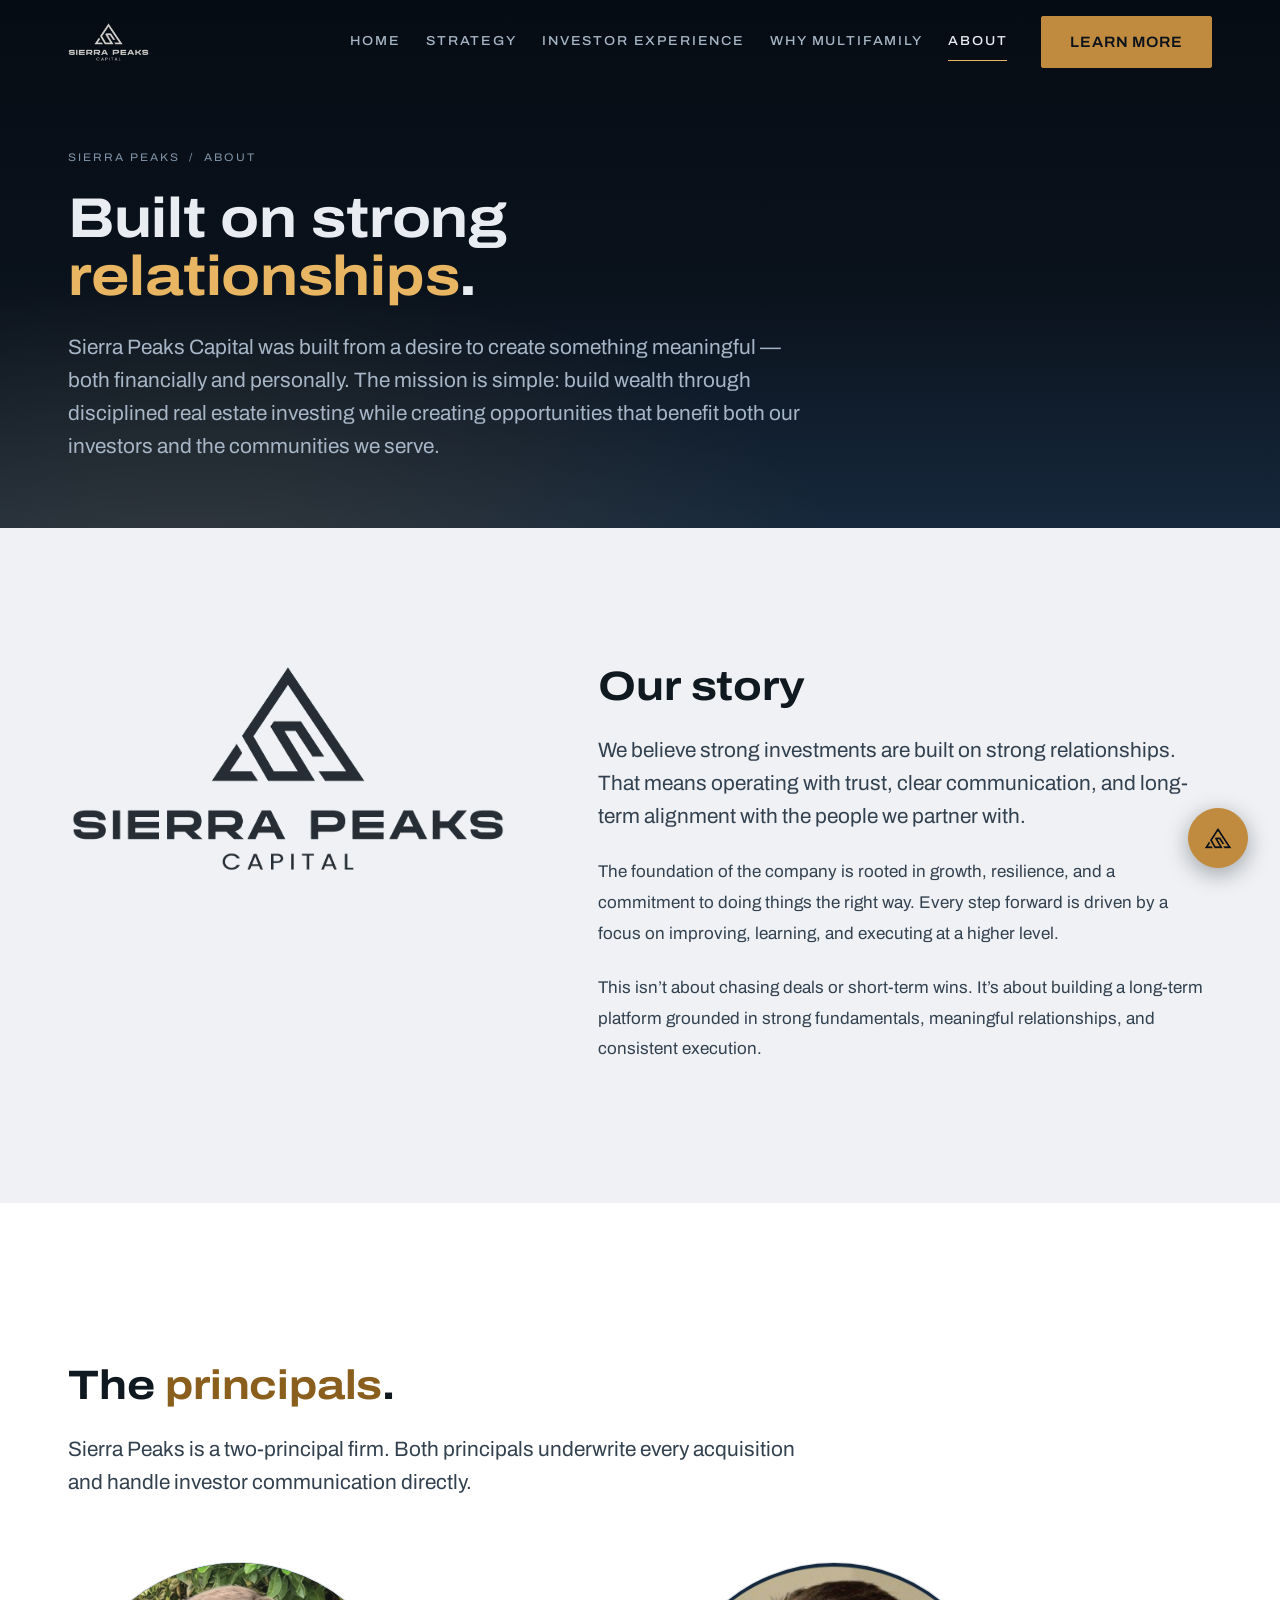
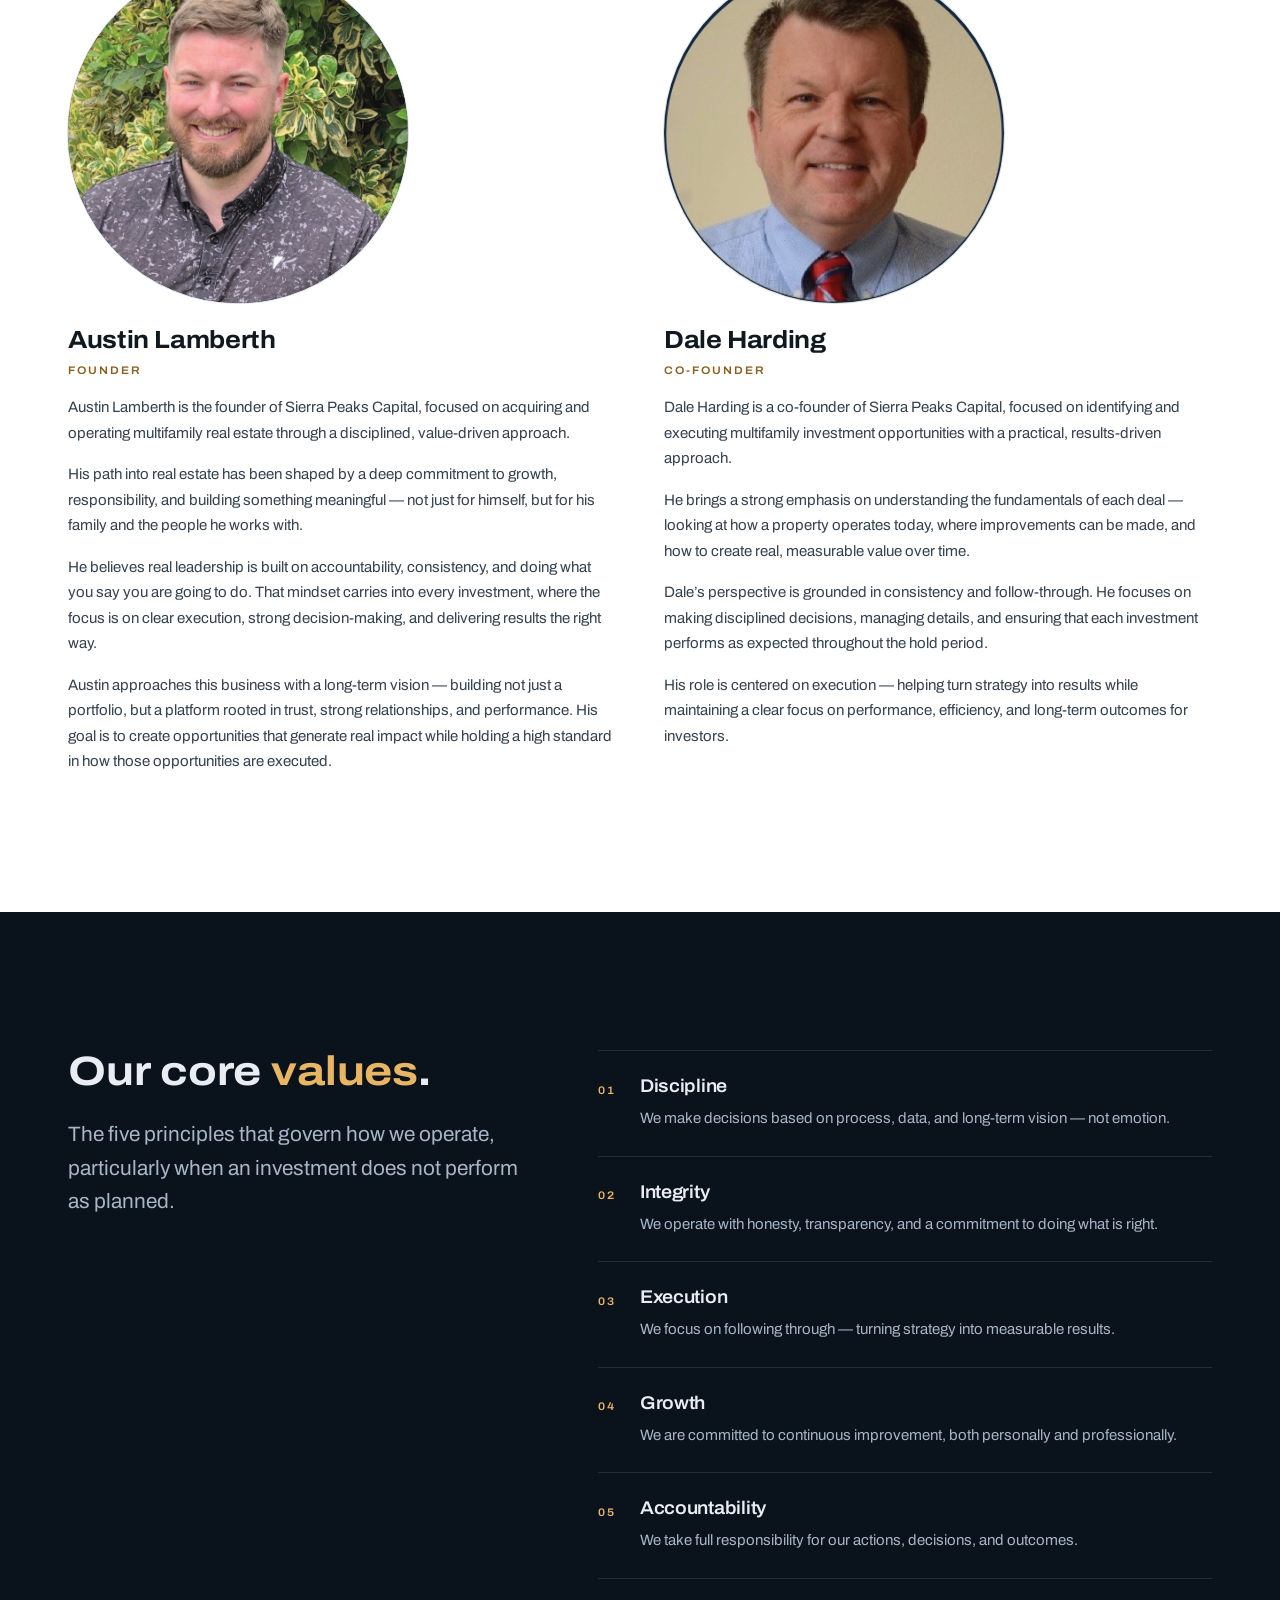
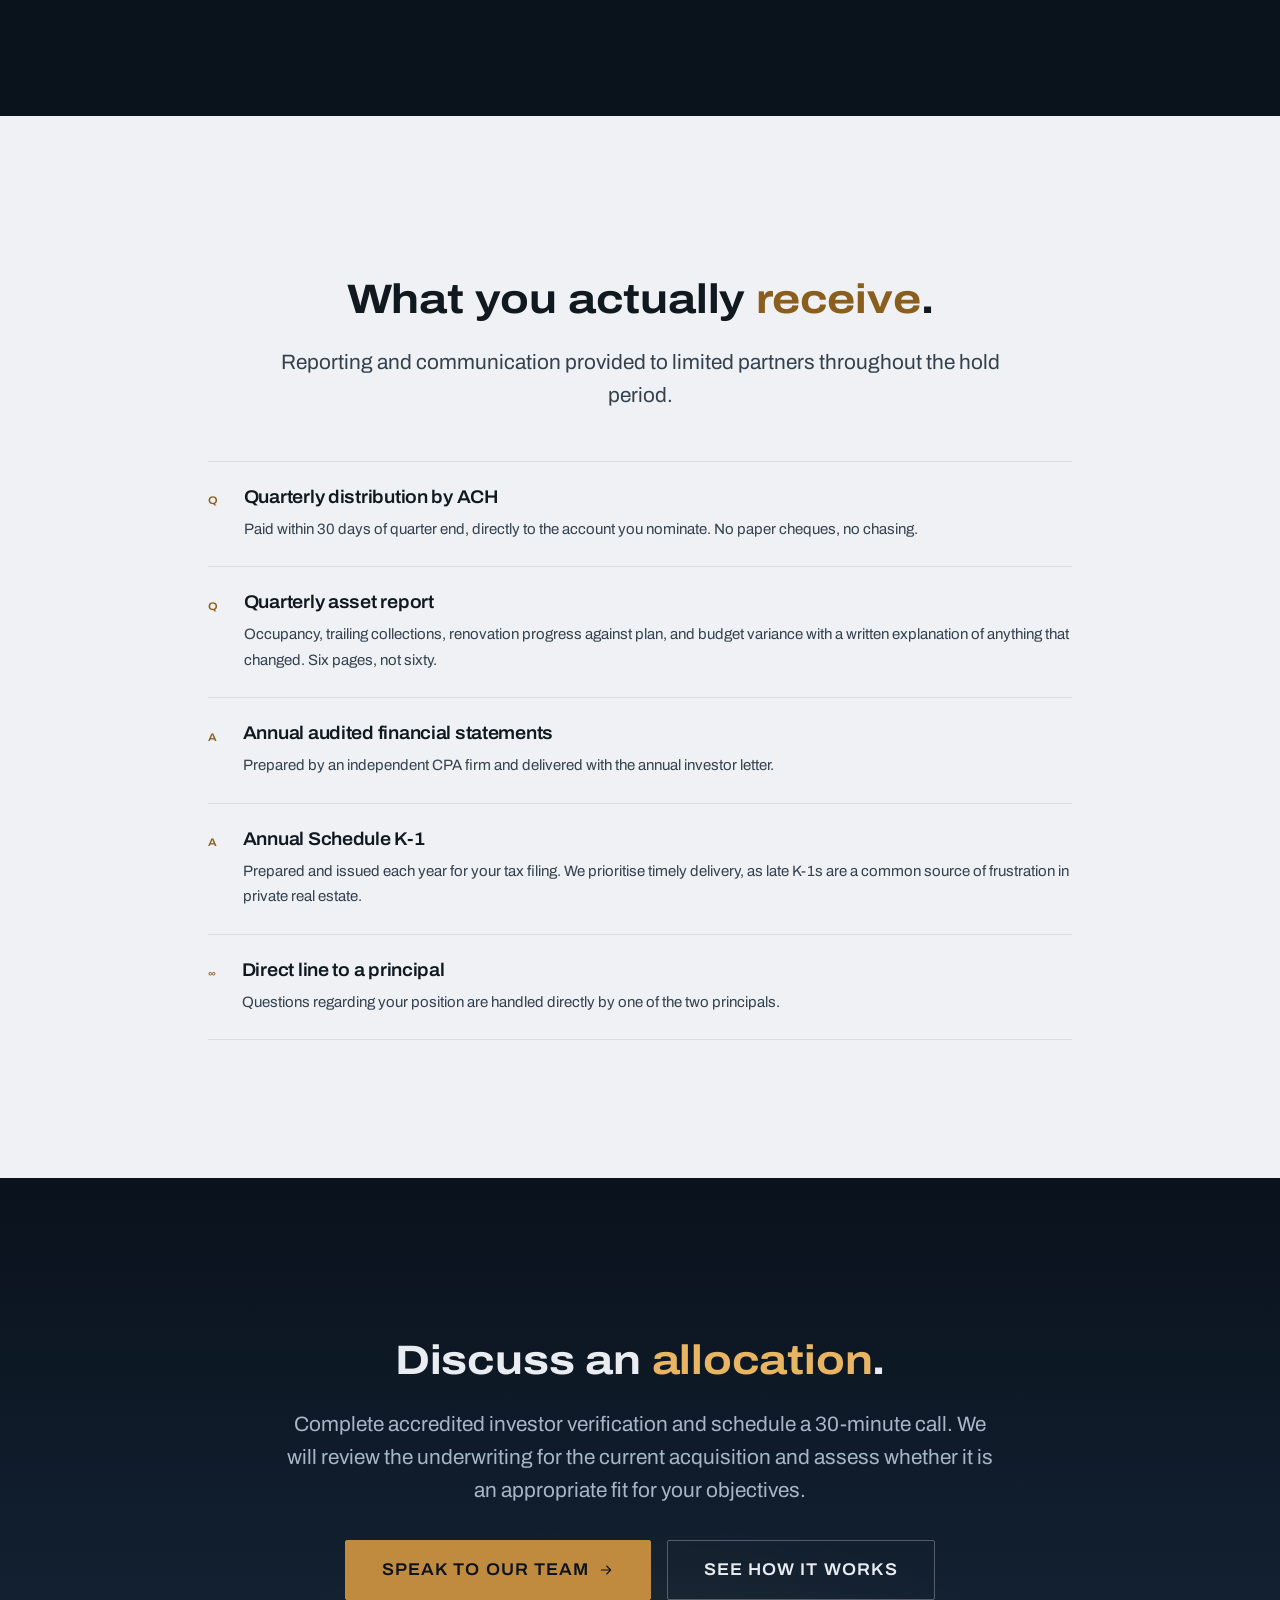
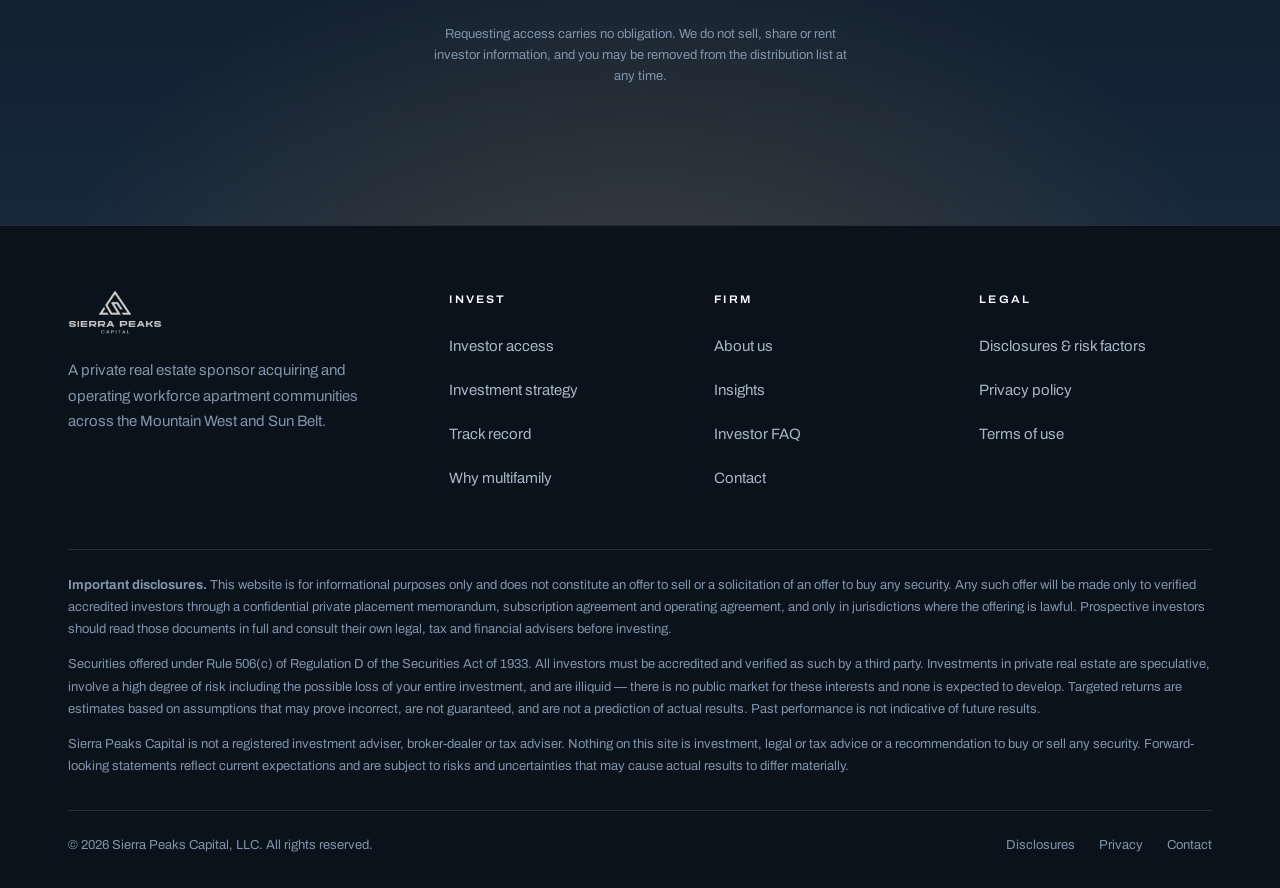
==== about.html @ 8519d187 "Sierra Peaks Capital marketing site 13-page static site for a private multifamily real estate sponso" ====
<!DOCTYPE html>
<html lang="en">
<head>
<meta charset="utf-8">
<meta name="viewport" content="width=device-width, initial-scale=1">
<title>About Sierra Peaks Capital | Our Team and Philosophy</title>
<meta name="description" content="Meet Austin Lamberth and Dale Harding, the two managing partners behind Sierra Peaks Capital, and read the investment philosophy and reporting standards behind every acquisition.">
<link rel="canonical" href="https://sierrapeakscapital.com/about.html">
<meta name="theme-color" content="#0A121C">
<!-- DRAFT ONLY — REMOVE BOTH LINES BELOW BEFORE PUBLIC LAUNCH.
     Keeps placeholder financial figures out of search results. -->
<meta name="robots" content="noindex, nofollow">

<meta property="og:type" content="website">
<meta property="og:title" content="About Sierra Peaks Capital | Our Team and Philosophy">
<meta property="og:description" content="Meet Austin Lamberth and Dale Harding, the two managing partners behind Sierra Peaks Capital, and read the investment philosophy and reporting standards behind every acquisition.">
<meta property="og:image" content="https://sierrapeakscapital.com/assets/img/sierra-peaks-logo.png">
<meta name="twitter:card" content="summary_large_image">
<link rel="preconnect" href="https://fonts.googleapis.com">
<link rel="preconnect" href="https://fonts.gstatic.com" crossorigin>
<link rel="stylesheet" href="https://fonts.googleapis.com/css2?family=Archivo:ital,wdth,wght@0,62..125,100..900;1,62..125,100..900&display=swap">
<link rel="stylesheet" href="assets/css/site.css?v=56">
<script>document.documentElement.classList.add("js");</script>
<link rel="icon" href="assets/img/sierra-peaks-logo.png">
</head>
<body>
<a class="skip" href="#main">Skip to content</a>

<svg class="sprite" aria-hidden="true" focusable="false"><defs>
<symbol id="i-arrow" viewBox="0 0 24 24"><path d="M5 12h14M13 6l6 6-6 6"/></symbol>
<symbol id="i-check" viewBox="0 0 24 24"><path d="M20 6 9 17l-5-5"/></symbol>
<symbol id="i-x" viewBox="0 0 24 24"><path d="M18 6 6 18M6 6l12 12"/></symbol>
<symbol id="i-dash" viewBox="0 0 24 24"><path d="M5 12h14"/></symbol>
<symbol id="i-shield" viewBox="0 0 24 24"><path d="M12 22s8-4 8-10V5l-8-3-8 3v7c0 6 8 10 8 10Z"/><path d="m9 12 2 2 4-4"/></symbol>
<symbol id="i-doc" viewBox="0 0 24 24"><path d="M14 2H6a2 2 0 0 0-2 2v16a2 2 0 0 0 2 2h12a2 2 0 0 0 2-2V8Z"/><path d="M14 2v6h6M9 15l2 2 4-4"/></symbol>
<symbol id="i-coins" viewBox="0 0 24 24"><circle cx="8" cy="8" r="6"/><path d="M18.09 10.37A6 6 0 1 1 10.34 18M7 6h1v4M16.71 13.88l.7.71-2.82 2.82"/></symbol>
<symbol id="i-receipt" viewBox="0 0 24 24"><path d="M4 2v20l2-1 2 1 2-1 2 1 2-1 2 1 2-1V2l-2 1-2-1-2 1-2-1-2 1-2-1Z"/><path d="M8 8h8M8 12h6"/></symbol>
<symbol id="i-trend" viewBox="0 0 24 24"><path d="m3 17 6-6 4 4 8-8"/><path d="M17 7h4v4"/></symbol>
<symbol id="i-building" viewBox="0 0 24 24"><path d="M4 22V4a2 2 0 0 1 2-2h8a2 2 0 0 1 2 2v18M16 9h3a2 2 0 0 1 2 2v11"/><path d="M8 6h4M8 10h4M8 14h4M2 22h20"/></symbol>
<symbol id="i-scale" viewBox="0 0 24 24"><path d="M12 3v18M8 21h8M3 7h18M6 7l-3 6h6ZM18 7l-3 6h6Z"/></symbol>
<symbol id="i-users" viewBox="0 0 24 24"><path d="M16 21v-2a4 4 0 0 0-4-4H6a4 4 0 0 0-4 4v2"/><circle cx="9" cy="7" r="4"/><path d="M22 21v-2a4 4 0 0 0-3-3.87"/></symbol>
<symbol id="i-map" viewBox="0 0 24 24"><path d="M9 3 3 6v15l6-3 6 3 6-3V3l-6 3Z"/><path d="M9 3v15M15 6v15"/></symbol>
<symbol id="i-mail" viewBox="0 0 24 24"><rect x="2" y="4" width="20" height="16" rx="2"/><path d="m2 7 10 6L22 7"/></symbol>
<symbol id="i-phone" viewBox="0 0 24 24"><path d="M22 16.9v3a2 2 0 0 1-2.2 2 19.8 19.8 0 0 1-8.6-3.1 19.5 19.5 0 0 1-6-6A19.8 19.8 0 0 1 2.1 4.2 2 2 0 0 1 4.1 2h3a2 2 0 0 1 2 1.7c.1 1 .4 1.9.7 2.8a2 2 0 0 1-.5 2.1L8.1 9.9a16 16 0 0 0 6 6l1.3-1.2a2 2 0 0 1 2.1-.5c.9.3 1.8.6 2.8.7a2 2 0 0 1 1.7 2Z"/></symbol>
</defs></svg>
<header class="nav" id="nav">
  <div class="wrap nav__inner">
    <a class="nav__logo" href="index.html" aria-label="Sierra Peaks Capital — home">
      <img src="assets/img/sierra-peaks-logo.png" alt="Sierra Peaks Capital" width="1084" height="527">
    </a>
    <button class="nav__toggle" type="button" aria-expanded="false" aria-controls="nav-links" aria-label="Open menu"><span></span></button>
    <nav class="nav__links" id="nav-links" aria-label="Primary">
      <a class="nav__link" href="index.html">Home</a>
      <a class="nav__link" href="strategy.html">Strategy</a>
      <a class="nav__link" href="investor-experience.html">Investor Experience</a>
      <a class="nav__link" href="why-multifamily.html">Why Multifamily</a>
      <a class="nav__link is-active" href="about.html" aria-current="page">About</a>
      <a class="btn btn--primary nav__cta" href="book-a-call.html">Learn More</a>
    </nav>
  </div>
</header>

<main id="main">

<section class="phead">
  <div class="wrap">
    <nav class="phead__crumb hl" aria-label="Breadcrumb" style="--i:0"><a href="index.html">Sierra Peaks</a> <span aria-hidden="true">/</span> <span>About</span></nav>
    <h1 class="h1 hl" style="--i:1">Built on strong <em>relationships</em>.</h1>
    <p class="lead hl" style="--i:2">Sierra Peaks Capital was built from a desire to create something meaningful &mdash; both financially and personally. The mission is simple: build wealth through disciplined real estate investing while creating opportunities that benefit both our investors and the communities we serve.</p>
  </div>
</section>

<section class="section section--paper">
  <div class="wrap">
    <div class="split split--narrow-left split--top">
      <div class="rv">
        <img class="storymark" src="assets/img/sierra-peaks-logo-ink.png"
             alt="" aria-hidden="true" width="1091" height="512" loading="lazy">
      </div>
      <div class="rv" style="--i:1">
        <h2 class="h2">Our story</h2>
        <p class="lead mt-3">We believe strong investments are built on strong relationships. That means operating with trust, clear communication, and long-term alignment with the people we partner with.</p>
        <p class="mt-3 prose-p">The foundation of the company is rooted in growth, resilience, and a commitment to doing things the right way. Every step forward is driven by a focus on improving, learning, and executing at a higher level.</p>
        <p class="mt-3 prose-p">This isn&rsquo;t about chasing deals or short-term wins. It&rsquo;s about building a long-term platform grounded in strong fundamentals, meaningful relationships, and consistent execution.</p>
      </div>
    </div>
  </div>
</section>

<section class="section section--white">
  <div class="wrap">
    <div class="sec-head rv">
      <h2 class="h2">The <em>principals</em>.</h2>
      <p class="lead">Sierra Peaks is a two-principal firm. Both principals underwrite every acquisition and handle investor communication directly.</p>
    </div>

    <div class="team mt-6">
      <article class="member rv">
        <div class="member__ph"><img src="assets/img/austin-lamberth.jpg" alt="Austin Lamberth, Founder" width="767" height="1042"></div>
        <h3 class="member__n">Austin Lamberth</h3>
        <p class="member__r">Founder</p>
        <p class="member__b">Austin Lamberth is the founder of Sierra Peaks Capital, focused on acquiring and operating multifamily real estate through a disciplined, value-driven approach.</p>
        <p class="member__b">His path into real estate has been shaped by a deep commitment to growth, responsibility, and building something meaningful &mdash; not just for himself, but for his family and the people he works with.</p>
        <p class="member__b">He believes real leadership is built on accountability, consistency, and doing what you say you are going to do. That mindset carries into every investment, where the focus is on clear execution, strong decision-making, and delivering results the right way.</p>
        <p class="member__b">Austin approaches this business with a long-term vision &mdash; building not just a portfolio, but a platform rooted in trust, strong relationships, and performance. His goal is to create opportunities that generate real impact while holding a high standard in how those opportunities are executed.</p>
      </article>
      <article class="member rv" style="--i:1">
        <div class="member__ph"><img src="assets/img/dale-harding.png" alt="Dale Harding, Co-Founder" width="763" height="768"></div>
        <h3 class="member__n">Dale Harding</h3>
        <p class="member__r">Co-Founder</p>
        <p class="member__b">Dale Harding is a co-founder of Sierra Peaks Capital, focused on identifying and executing multifamily investment opportunities with a practical, results-driven approach.</p>
        <p class="member__b">He brings a strong emphasis on understanding the fundamentals of each deal &mdash; looking at how a property operates today, where improvements can be made, and how to create real, measurable value over time.</p>
        <p class="member__b">Dale&rsquo;s perspective is grounded in consistency and follow-through. He focuses on making disciplined decisions, managing details, and ensuring that each investment performs as expected throughout the hold period.</p>
        <p class="member__b">His role is centered on execution &mdash; helping turn strategy into results while maintaining a clear focus on performance, efficiency, and long-term outcomes for investors.</p>
      </article>
    </div>
  </div>
</section>

<section class="section section--night">
  <div class="wrap">
    <div class="split split--narrow-left split--top">
      <div class="rv">
        <h2 class="h2">Our core <em>values</em>.</h2>
        <p class="lead mt-3">The five principles that govern how we operate, particularly when an investment does not perform as planned.</p>
      </div>
      <div class="rv" style="--i:1">
        <ul class="rule-list">
          <li><span class="n">01</span><div><h4>Discipline</h4><p>We make decisions based on process, data, and long-term vision &mdash; not emotion.</p></div></li>
          <li><span class="n">02</span><div><h4>Integrity</h4><p>We operate with honesty, transparency, and a commitment to doing what is right.</p></div></li>
          <li><span class="n">03</span><div><h4>Execution</h4><p>We focus on following through &mdash; turning strategy into measurable results.</p></div></li>
          <li><span class="n">04</span><div><h4>Growth</h4><p>We are committed to continuous improvement, both personally and professionally.</p></div></li>
          <li><span class="n">05</span><div><h4>Accountability</h4><p>We take full responsibility for our actions, decisions, and outcomes.</p></div></li>
        </ul>
      </div>
    </div>
  </div>
</section>

<section class="section section--paper">
  <div class="wrap wrap-tight">
    <div class="sec-head sec-head--center rv">
      <h2 class="h2">What you actually <em>receive</em>.</h2>
      <p class="lead">Reporting and communication provided to limited partners throughout the hold period.</p>
    </div>
    <ul class="rule-list mt-5 rv">
      <li><span class="n">Q</span><div><h4>Quarterly distribution by ACH</h4><p>Paid within 30 days of quarter end, directly to the account you nominate. No paper cheques, no chasing.</p></div></li>
      <li><span class="n">Q</span><div><h4>Quarterly asset report</h4><p>Occupancy, trailing collections, renovation progress against plan, and budget variance with a written explanation of anything that changed. Six pages, not sixty.</p></div></li>
      <li><span class="n">A</span><div><h4>Annual audited financial statements</h4><p>Prepared by an independent CPA firm and delivered with the annual investor letter.</p></div></li>
      <li><span class="n">A</span><div><h4>Annual Schedule K-1</h4><p>Prepared and issued each year for your tax filing. We prioritise timely delivery, as late K-1s are a common source of frustration in private real estate.</p></div></li>
      <li><span class="n">&infin;</span><div><h4>Direct line to a principal</h4><p>Questions regarding your position are handled directly by one of the two principals.</p></div></li>
    </ul>
  </div>
</section>

<!-- ============ FINAL CTA ============ -->
<section class="cta">
  <div class="wrap cta__inner rv">
    <h2 class="h2">Discuss an <em>allocation</em>.</h2>
    <p class="lead">Complete accredited investor verification and schedule a 30-minute call. We will review the underwriting for the current acquisition and assess whether it is an appropriate fit for your objectives.</p>
    <div class="btn-row">
      <a class="btn btn--primary btn--lg" href="book-a-call.html">Speak to our team <svg class="ic" aria-hidden="true"><use href="#i-arrow"/></svg></a>
      <a class="btn btn--ghost btn--lg" href="strategy.html">See how it works</a>
    </div>
    <p class="cta__fine">Requesting access carries no obligation. We do not sell, share or rent investor information, and you may be removed from the distribution list at any time.</p>
  </div>
</section>

</main>

<footer class="foot">
  <div class="wrap">
    <div class="foot__top">
      <div>
        <div class="foot__logo"><img src="assets/img/sierra-peaks-logo.png" alt="Sierra Peaks Capital" width="1084" height="527" loading="lazy"></div>
        <p class="foot__blurb">A private real estate sponsor acquiring and operating workforce apartment communities across the Mountain West and Sun Belt.</p>
      </div>
      <div>
        <h5>Invest</h5>
        <ul class="foot__nav">
          <li><a href="invest.html">Investor access</a></li>
          <li><a href="strategy.html">Investment strategy</a></li>
          <li><a href="track-record.html">Track record</a></li>
          <li><a href="why-multifamily.html">Why multifamily</a></li>
        </ul>
      </div>
      <div>
        <h5>Firm</h5>
        <ul class="foot__nav">
          <li><a href="about.html">About us</a></li>
          <li><a href="insights.html">Insights</a></li>
          <li><a href="faq.html">Investor FAQ</a></li>
          <li><a href="contact.html">Contact</a></li>
        </ul>
      </div>
      <div>
        <h5>Legal</h5>
        <ul class="foot__nav">
          <li><a href="disclosures.html">Disclosures &amp; risk factors</a></li>
          <li><a href="privacy.html">Privacy policy</a></li>
          <li><a href="privacy.html#terms">Terms of use</a></li>
        </ul>
      </div>
    </div>

    <div class="foot__legal">
      <p><strong>Important disclosures.</strong> This website is for informational purposes only and does not constitute an offer to sell or a solicitation of an offer to buy any security. Any such offer will be made only to verified accredited investors through a confidential private placement memorandum, subscription agreement and operating agreement, and only in jurisdictions where the offering is lawful. Prospective investors should read those documents in full and consult their own legal, tax and financial advisers before investing.</p>
      <p>Securities offered under Rule 506(c) of Regulation D of the Securities Act of 1933. All investors must be accredited and verified as such by a third party. Investments in private real estate are speculative, involve a high degree of risk including the possible loss of your entire investment, and are illiquid — there is no public market for these interests and none is expected to develop. Targeted returns are estimates based on assumptions that may prove incorrect, are not guaranteed, and are not a prediction of actual results. Past performance is not indicative of future results.</p>
      <p>Sierra Peaks Capital is not a registered investment adviser, broker-dealer or tax adviser. Nothing on this site is investment, legal or tax advice or a recommendation to buy or sell any security. Forward-looking statements reflect current expectations and are subject to risks and uncertainties that may cause actual results to differ materially.</p>
    </div>

    <div class="foot__bar">
      <span>&copy; <span data-year>2026</span> Sierra Peaks Capital, LLC. All rights reserved.</span>
      <nav aria-label="Legal">
        <a href="disclosures.html">Disclosures</a>
        <a href="privacy.html">Privacy</a>
        <a href="contact.html">Contact</a>
      </nav>
    </div>
  </div>
</footer>

<script src="assets/js/site.js?v=56" defer></script>
<script src="assets/js/chat.js?v=56" defer></script>
</body>
</html>
---- assets/css/site.css ----
/* ============================================================
   SIERRA PEAKS CAPITAL — "Blue Hour" Design System
   Typeface: Archivo (variable width + weight), matched to the wordmark
   ============================================================ */

/* ---------- 1. TOKENS ---------- */
:root{
  /* Blue Hour palette */
  --night:      #0A121C;
  --night-2:    #0E1927;
  --dusk:       #16283C;
  --dusk-2:     #1D3855;
  --haze:       #2C4B69;

  --paper:      #EFF1F4;
  --paper-2:    #E6E9EE;
  --white:      #FFFFFF;

  --brass:      #C08B3E;
  --brass-lit:  #E8B563;
  --brass-deep: #8A5F1E;
  --brass-wash: rgba(192,139,62,.10);

  --ink:        #101820;
  --ink-2:      #33414F;
  --ink-3:      #5C6B7A;

  /* on-dark text */
  --on-dark:    #E9EDF2;
  --on-dark-2:  #A7B6C6;
  --on-dark-3:  #8194A9;

  --line:       #D8DDE4;
  --line-dark:  rgba(255,255,255,.11);

  /* Surface-aware accent: non-text UI needs 3:1, and brass is too light
     on paper. These flip on dark surfaces via the rule below. */
  --accent-ui:  #A87528;
  --focus:      #A87528;

  --pos:        #2E7D5B;
  --pos-lit:    #58BE92;

  /* Type */
  /* One family, site-wide. Archivo at a wide width axis matches the squared,
     wide geometry of the SIERRA PEAKS wordmark. */
  --display: "Archivo", system-ui, -apple-system, "Segoe UI", sans-serif;
  --sans:    "Archivo", system-ui, -apple-system, "Segoe UI", sans-serif;
  --wdth-display: 115;

  /* Fluid type scale */
  --t-hero:  clamp(2.3rem, 1.0rem + 4.2vw, 4.35rem);
  --t-h1:    clamp(2.0rem, 1.1rem + 3.0vw, 3.5rem);
  --t-h2:    clamp(1.65rem, 1.05rem + 1.9vw, 2.6rem);
  --t-h3:    clamp(1.2rem, 1.0rem + 0.8vw, 1.55rem);
  --t-lead:  clamp(1.05rem, 0.95rem + 0.45vw, 1.3rem);
  --t-body:  1.0625rem;
  --t-sm:    0.9375rem;
  --t-xs:    0.8125rem;
  --t-label: 0.6875rem;

  /* Space (density 4/10 — generous, editorial) */
  --s-1: .5rem;  --s-2: 1rem;   --s-3: 1.5rem;  --s-4: 2rem;
  --s-5: 3rem;   --s-6: 4rem;   --s-7: 6rem;    --s-8: 8rem;
  --section-y: clamp(4.5rem, 3rem + 7vw, 9rem);

  --wrap: 1240px;
  --measure: 62ch;

  /* Motion */
  --ease-out:    cubic-bezier(.23,1,.32,1);
  --ease-in-out: cubic-bezier(.77,0,.175,1);
  --d-fast: 160ms;
  --d-mid:  250ms;
  --d-slow: 700ms;

  --z-nav: 100;

  /* Film grain (inline SVG turbulence) */
  --grain: url("data:image/svg+xml;charset=utf-8,%3Csvg xmlns='http://www.w3.org/2000/svg' width='160' height='160'%3E%3Cfilter id='n'%3E%3CfeTurbulence type='fractalNoise' baseFrequency='0.8' numOctaves='3' stitchTiles='stitch'/%3E%3CfeColorMatrix type='saturate' values='0'/%3E%3C/filter%3E%3Crect width='160' height='160' filter='url(%23n)' opacity='0.35'/%3E%3C/svg%3E");
}

/* ---------- 2. RESET ---------- */
*,*::before,*::after{box-sizing:border-box}
html{-webkit-text-size-adjust:100%; scroll-behavior:smooth}
@media (prefers-reduced-motion:reduce){html{scroll-behavior:auto}}
body{
  margin:0;
  font-family:var(--sans);
  font-variation-settings:"wdth" 100;
  font-size:var(--t-body);
  line-height:1.65;
  color:var(--ink);
  background:var(--paper);
  -webkit-font-smoothing:antialiased;
  text-rendering:optimizeLegibility;
  overflow-x:hidden;
}
img,svg,video{display:block;max-width:100%}
h1,h2,h3,h4{margin:0;font-weight:400;line-height:1.05;letter-spacing:-.015em}
p{margin:0}
ul,ol{margin:0;padding:0;list-style:none}
a{color:inherit;text-decoration:none}
button{font:inherit;color:inherit;background:none;border:0;cursor:pointer}
table{border-collapse:collapse;width:100%}
:focus-visible{outline:2px solid var(--focus);outline-offset:3px;border-radius:2px}
::selection{background:var(--brass);color:var(--night)}

/* ---------- 3. LAYOUT ---------- */
.wrap{width:100%;max-width:var(--wrap);margin-inline:auto;padding-inline:clamp(1.25rem,4vw,3rem)}
.wrap-tight{max-width:960px}
.section{padding-block:var(--section-y);position:relative}
.section--night,.section--dusk,.hero,.phead,.cta,.foot,.nav,.trust{
  --accent-ui:var(--brass-lit);--focus:var(--brass-lit);
}
.section--night{background:var(--night);color:var(--on-dark)}
.section--dusk{background:var(--dusk);color:var(--on-dark)}
.section--paper{background:var(--paper);color:var(--ink)}
.section--white{background:var(--white);color:var(--ink)}
.grid{display:grid;gap:clamp(1.5rem,3vw,2.5rem)}
.hairline{height:1px;background:var(--line);border:0;margin:0}
.section--night .hairline,.section--dusk .hairline{background:var(--line-dark)}

/* Brand watermark: the peak mark, oversized and very low contrast, sitting
   behind the content. The mark PNG is pure white so opacity is the only lever. */
.section--mark{position:relative;isolation:isolate;overflow:hidden}
.section--mark::before{
  content:"";position:absolute;z-index:-1;pointer-events:none;
  /* Top-right, in the clear space beside the centred heading. The cards are
     opaque, so the mark is anchored above them rather than behind them. */
  top:clamp(1.5rem,4vw,3.5rem);
  right:clamp(-1.5rem,1vw,2.5rem);
  width:min(40vw,420px);aspect-ratio:403/305;
  background:url("../img/sierra-peaks-mark.png") center/contain no-repeat;
  opacity:.08;
}
.section--paper.section--mark::before,.section--white.section--mark::before{
  filter:invert(1);opacity:.05;
}
@media (max-width:620px){
  .section--mark::before{width:72vw;right:-14%;top:1rem;opacity:.055}
}

/* ---------- 3b. SECTION BACKGROUND VIDEO ---------- */
.section--video{position:relative;isolation:isolate;overflow:hidden;background:var(--night)}
.sectionvid{
  position:absolute;inset:0;z-index:-2;
  width:100%;height:100%;object-fit:cover;
  opacity:0;transition:opacity 900ms var(--ease-out);
}
.sectionvid.is-ready{opacity:.40}
.sectionvid__scrim{
  position:absolute;inset:0;z-index:-1;pointer-events:none;
  background:
    linear-gradient(180deg,rgba(10,18,28,.94) 0%,rgba(10,18,28,.80) 34%,rgba(10,18,28,.80) 66%,rgba(10,18,28,.94) 100%);
}
/* Light variant: the video reads as texture under a paper wash, so the band
   contrasts against the dark page header above it. */
.section--video-light{background:var(--paper);color:var(--ink)}
.section--video-light .sectionvid.is-ready{opacity:.55}
.section--video-light .sectionvid__scrim{
  background:linear-gradient(180deg,
    rgba(239,241,244,.96) 0%,rgba(239,241,244,.88) 30%,
    rgba(239,241,244,.88) 70%,rgba(239,241,244,.96) 100%);
}
@media (prefers-reduced-motion:reduce){.sectionvid{display:none}}

/* ---------- 4. TYPE PRIMITIVES ---------- */
.eyebrow{
  font-family:var(--sans);
  font-variation-settings:"wdth" 112;
  font-size:var(--t-label);
  font-weight:600;
  letter-spacing:.28em;
  text-transform:uppercase;
  color:var(--brass-deep);
  display:flex;align-items:center;gap:.85rem;
}
.section--night .eyebrow,.section--dusk .eyebrow,.phead .eyebrow,.cta .eyebrow,.hero .eyebrow{color:var(--brass-lit)}
.eyebrow::before{
  content:"";width:1.75rem;height:1px;background:currentColor;opacity:.6;flex:none;
}
.eyebrow--center{justify-content:center}

.display{font-family:var(--display);font-weight:700}
.h-hero,.h1,.h2,.h3{
  font-family:var(--display);font-weight:700;
  font-variation-settings:"wdth" var(--wdth-display);
  letter-spacing:-.005em;
}
.h-hero{font-size:var(--t-hero);line-height:1.0}
.h1{font-size:var(--t-h1);line-height:1.04}
.h2{font-size:var(--t-h2);line-height:1.08}
.h3{font-size:var(--t-h3);line-height:1.2;--wdth-display:108}
/* Emphasis is carried by colour, not slant: a geometric grotesque has no
   elegant italic, and the wordmark has no italic form at all. */
.h-hero em,.h1 em,.h2 em,.h3 em{font-style:normal;color:var(--brass-deep);font-weight:700}
.section--night em,.section--dusk em,.phead em,.cta em{color:var(--brass-lit)}

.lead{font-size:var(--t-lead);line-height:1.6;color:var(--ink-2);max-width:var(--measure)}
.section--night .lead,.section--dusk .lead,.phead .lead,.cta .lead{color:var(--on-dark-2)}
.muted{color:var(--ink-3)}
.section--night .muted,.section--dusk .muted{color:var(--on-dark-3)}
.small{font-size:var(--t-sm)}
.xs{font-size:var(--t-xs);line-height:1.55}
.num{font-variant-numeric:tabular-nums;font-feature-settings:"tnum" 1}
.center{text-align:center}
.mt-1{margin-top:var(--s-1)}.mt-2{margin-top:var(--s-2)}.mt-3{margin-top:var(--s-3)}
.mt-4{margin-top:var(--s-4)}.mt-5{margin-top:var(--s-5)}.mt-6{margin-top:var(--s-6)}

/* Section header block */
.sec-head{max-width:760px}
.sec-head > :first-child,.cta__inner > :first-child,.hero__inner > :first-child{margin-top:0}
.sec-head .h2{margin-top:var(--s-3)}
.sec-head .lead{margin-top:var(--s-3)}
.sec-head--center{margin-inline:auto;text-align:center}
.sec-head--center .lead{margin-inline:auto}
.sec-head--center .eyebrow{justify-content:center}

/* ---------- 5. BUTTONS ---------- */
.btn{
  display:inline-flex;align-items:center;justify-content:center;gap:.6rem;
  min-height:52px;padding:0 1.75rem;
  font-family:var(--sans);font-size:var(--t-sm);font-weight:600;
  font-variation-settings:"wdth" 105;
  letter-spacing:.06em;text-transform:uppercase;
  border-radius:2px;border:1px solid transparent;
  cursor:pointer;position:relative;
  transition:background-color var(--d-fast) var(--ease-out),
             color var(--d-fast) var(--ease-out),
             border-color var(--d-fast) var(--ease-out),
             transform var(--d-fast) var(--ease-out);
}
.btn svg{flex:none;transition:transform var(--d-fast) var(--ease-out)}
.btn--primary{background:var(--brass);color:var(--night);border-color:var(--brass)}
.btn--ghost{background:transparent;color:var(--on-dark);border-color:rgba(255,255,255,.28)}
.btn--ink{background:var(--night);color:var(--paper);border-color:var(--night)}
.btn--outline{background:transparent;color:var(--ink);border-color:var(--line)}
.btn--lg{min-height:60px;padding:0 2.25rem;font-size:var(--t-body)}
.btn--block{display:flex;width:100%}
@media (hover:hover) and (pointer:fine){
  .btn--primary:hover{background:var(--brass-lit);border-color:var(--brass-lit)}
  .btn--ghost:hover{background:rgba(255,255,255,.08);border-color:rgba(255,255,255,.5)}
  .btn--ink:hover{background:var(--dusk);border-color:var(--dusk)}
  .btn--outline:hover{border-color:var(--ink);background:var(--white)}
  .btn:hover svg{transform:translateX(3px)}
}
.btn:active{transform:translateY(1px)}
.btn-row{display:flex;flex-wrap:wrap;gap:var(--s-2)}

/* Text link with rule */
.tlink{
  display:inline-flex;align-items:center;gap:.5rem;
  font-size:var(--t-sm);font-weight:600;letter-spacing:.05em;text-transform:uppercase;
  font-variation-settings:"wdth" 105;
  padding-bottom:.35rem;border-bottom:1px solid var(--brass);
  color:var(--brass-deep);position:relative;
  transition:gap var(--d-fast) var(--ease-out),color var(--d-fast) var(--ease-out);
}
/* touch devices get a real 44px target; pointer devices keep the tight rule */
@media (pointer:coarse){
  .tlink{padding-top:1rem;padding-bottom:.5rem}
}
.section--night .tlink,.section--dusk .tlink,.cta .tlink{color:var(--brass-lit);border-bottom-color:rgba(232,181,99,.45)}
@media (hover:hover) and (pointer:fine){.tlink:hover{gap:.9rem}}

/* ---------- 6. NAV ---------- */
.nav{
  position:fixed;inset-block-start:0;inset-inline:0;z-index:var(--z-nav);
  background:transparent;
  border-bottom:1px solid transparent;
  transition:background-color 350ms var(--ease-out),
             border-color 350ms var(--ease-out);
}
.nav.is-stuck,.nav.is-open{
  background:rgba(10,18,28,.88);
  backdrop-filter:blur(14px) saturate(1.2);
  -webkit-backdrop-filter:blur(14px) saturate(1.2);
  border-bottom-color:var(--line-dark);
}
.nav__inner{display:flex;align-items:center;gap:var(--s-4);min-height:84px}
.nav__logo{display:flex;align-items:center;flex:none;padding-block:6px}
.nav__logo img{height:38px;width:auto;transition:height 350ms var(--ease-out)}
.nav.is-stuck .nav__logo img{height:32px}
.nav__links{display:flex;align-items:center;gap:clamp(.9rem,2vw,1.9rem);margin-inline-start:auto}
.nav__link{
  font-size:var(--t-xs);font-weight:500;letter-spacing:.14em;text-transform:uppercase;
  font-variation-settings:"wdth" 108;
  color:var(--on-dark-2);position:relative;padding-block:.5rem;
  transition:color var(--d-fast) var(--ease-out);
}
.nav__link::after{
  content:"";position:absolute;inset-block-end:0;inset-inline-start:0;
  width:100%;height:1px;background:var(--brass-lit);
  transform:scaleX(0);transform-origin:left;
  transition:transform var(--d-mid) var(--ease-out);
}
@media (hover:hover) and (pointer:fine){
  .nav__link:hover{color:var(--on-dark)}
  .nav__link:hover::after{transform:scaleX(1)}
}
.nav__link.is-active{color:var(--on-dark)}
.nav__link.is-active::after{transform:scaleX(1)}
.nav__cta{margin-inline-start:var(--s-1)}
.nav__toggle{display:none;margin-inline-start:auto;width:48px;height:48px;align-items:center;justify-content:center;color:var(--on-dark)}
.nav__toggle span{display:block;width:22px;height:1.5px;background:currentColor;position:relative;transition:background-color var(--d-fast)}
.nav__toggle span::before,.nav__toggle span::after{
  content:"";position:absolute;inset-inline-start:0;width:22px;height:1.5px;background:currentColor;
  transition:transform var(--d-mid) var(--ease-out);
}
.nav__toggle span::before{top:-7px}
.nav__toggle span::after{top:7px}
.nav.is-open .nav__toggle span{background:transparent}
.nav.is-open .nav__toggle span::before{transform:translateY(7px) rotate(45deg)}
.nav.is-open .nav__toggle span::after{transform:translateY(-7px) rotate(-45deg)}

@media (max-width:1040px){
  .nav__toggle{display:flex}
  .nav__links{
    position:fixed;inset-block-start:84px;inset-inline:0;
    flex-direction:column;align-items:stretch;gap:0;
    background:var(--night);border-bottom:1px solid var(--line-dark);
    padding:var(--s-2) clamp(1.25rem,4vw,3rem) var(--s-4);
    margin:0;
    opacity:0;visibility:hidden;transform:translateY(-8px);
    transition:opacity var(--d-mid) var(--ease-out),transform var(--d-mid) var(--ease-out),visibility var(--d-mid);
    max-height:calc(100dvh - 84px);overflow-y:auto;
  }
  .nav.is-open .nav__links{opacity:1;visibility:visible;transform:translateY(0)}
  .nav__link{padding-block:1rem;border-bottom:1px solid var(--line-dark);font-size:var(--t-sm);letter-spacing:.1em}
  .nav__link::after{display:none}
  .nav__cta{margin:var(--s-3) 0 0}
}

/* ---------- 7. HERO ---------- */
.hero{
  position:relative;min-height:100svh;display:flex;align-items:center;
  background:var(--night);color:var(--on-dark);
  /* Vertically centred, with slightly more padding below than above so the
     block reads a touch high rather than sinking — optical, not mathematical. */
  padding-block:calc(84px + var(--s-4)) calc(84px + var(--s-5));
  text-align:center;
  overflow:hidden;isolation:isolate;
}
.hero__sky{
  position:absolute;inset:0;z-index:-4;
  background:
    radial-gradient(120% 78% at 50% 100%, rgba(192,139,62,.16) 0%, rgba(192,139,62,0) 55%),
    radial-gradient(90% 60% at 78% 88%, rgba(232,181,99,.10) 0%, rgba(232,181,99,0) 60%),
    linear-gradient(180deg, #060C14 0%, #0A121C 26%, #12233A 62%, #1D3855 86%, #2C4B69 100%);
}
.hero__grain{
  position:absolute;inset:0;z-index:-1;pointer-events:none;opacity:.42;
  background-image:var(--grain);
  mix-blend-mode:overlay;
}
.hero__scape{position:absolute;inset-block-end:0;inset-inline:0;z-index:-3;width:100%;height:auto;pointer-events:none}
/* Background video sits above the SVG, which stays as the fallback for a
   failed load or a reduced-motion preference. */
.hero__video{
  position:absolute;inset:0;z-index:-2;
  width:100%;height:100%;object-fit:cover;
  opacity:0;transition:opacity 900ms var(--ease-out);
}
.hero__video.is-ready{opacity:1}
@media (prefers-reduced-motion:reduce){.hero__video{display:none}}
.hero__vignette{
  position:absolute;inset:0;z-index:-1;pointer-events:none;
  background:
    linear-gradient(180deg,rgba(6,12,20,.74) 0%,rgba(6,12,20,.22) 32%,rgba(6,12,20,.30) 62%,rgba(6,12,20,.90) 100%),
    radial-gradient(74% 56% at 50% 40%, rgba(6,12,20,.58) 0%, rgba(6,12,20,0) 74%);
}
.hero__inner{position:relative;width:100%}
/* Brand mark above the headline. Decorative: the nav logo already carries
   the accessible name, so this one is hidden from assistive tech. */
.hero__mark{
  width:min(52vw,230px);height:auto;
  margin:0 auto clamp(1.1rem,2.6vw,1.75rem);
  opacity:.95;
}
@media (max-height:820px) and (min-width:1041px){
  .hero__mark{width:min(40vw,180px);margin-bottom:clamp(.75rem,1.6vw,1.1rem)}
}
@media (max-width:760px){
  /* keep the primary CTA above the fold on a phone */
  .hero__mark{width:min(40vw,150px);margin-bottom:.85rem}
}
.hero__title{margin-top:0;max-width:19ch;margin-inline:auto}
.hero__title em{color:var(--brass-lit);font-style:normal;font-weight:700}
.hero__lead{margin-top:var(--s-3);max-width:54ch;margin-inline:auto;color:var(--on-dark-2);font-size:var(--t-lead)}
.hero__cta{margin-top:var(--s-4);justify-content:center}
.hero__fine{margin-top:var(--s-3);font-size:var(--t-xs);color:var(--on-dark-3);max-width:64ch;line-height:1.55}
.hero__rail{
  margin-top:clamp(2.5rem,5vw,4rem);padding-top:var(--s-3);
  border-top:1px solid var(--line-dark);
  display:grid;grid-template-columns:repeat(4,1fr);gap:var(--s-3);
  max-width:940px;margin-inline:auto;
}
.hero__stat .k{
  font-family:var(--display);font-size:clamp(1.5rem,1.05rem + 1.4vw,2.2rem);
  font-weight:700;font-variation-settings:"wdth" 112;
  line-height:1;color:var(--white);font-variant-numeric:tabular-nums;
}
.hero__stat .l{
  margin-top:.5rem;font-size:var(--t-label);letter-spacing:.18em;text-transform:uppercase;
  color:var(--on-dark-3);font-weight:500;font-variation-settings:"wdth" 108;
}
@media (min-width:1041px) and (max-height:860px){
  .hero{padding-block:calc(84px + var(--s-3)) calc(84px + var(--s-4))}
  .hero__lead{margin-top:var(--s-2)}
  .hero__cta{margin-top:var(--s-3)}
  .hero__rail{margin-top:var(--s-3);padding-top:var(--s-2)}
  .hero__fine{margin-top:var(--s-2)}
}
@media (max-width:760px){
  .hero__rail{grid-template-columns:repeat(2,1fr);gap:var(--s-3) var(--s-2)}
  .hero{min-height:auto;padding-block:calc(84px + var(--s-5)) var(--s-6)}
}
.hero__cue{
  position:absolute;inset-block-end:var(--s-3);inset-inline-end:0;
  writing-mode:vertical-rl;font-size:var(--t-label);letter-spacing:.28em;
  text-transform:uppercase;color:var(--on-dark-3);display:flex;align-items:center;gap:.75rem;
}
.hero__cue::after{content:"";width:1px;height:56px;background:linear-gradient(180deg,var(--brass-lit),transparent)}
@media (max-width:1100px){.hero__cue{display:none}}

.win{opacity:0}

/* ---------- 8. TRUST BAR ---------- */
.trust{background:var(--night-2);border-block:1px solid var(--line-dark);padding-block:var(--s-3);color:var(--on-dark-3)}
.trust__inner{display:flex;flex-wrap:wrap;align-items:center;justify-content:space-between;gap:var(--s-3)}
.trust__item{display:flex;align-items:center;gap:.7rem;font-size:var(--t-xs);letter-spacing:.14em;text-transform:uppercase;font-weight:500;font-variation-settings:"wdth" 108}
.trust__item svg{color:var(--accent-ui);flex:none}

/* ---------- 9. CARDS ---------- */
.cards{display:grid;gap:1px;background:var(--line);border:1px solid var(--line)}
.section--night .cards,.section--dusk .cards{background:var(--line-dark);border-color:var(--line-dark)}
.cards--3{grid-template-columns:repeat(3,1fr)}
.cards--2{grid-template-columns:repeat(2,1fr)}
.cards--4{grid-template-columns:repeat(4,1fr)}
.card{
  background:var(--white);padding:clamp(1.75rem,3vw,2.75rem);
  display:flex;flex-direction:column;gap:var(--s-2);
  transition:background-color var(--d-mid) var(--ease-out);
}
.section--night .card,.section--dusk .card{background:var(--night)}
.card__ix{
  font-size:var(--t-label);font-weight:600;letter-spacing:.2em;
  color:var(--brass-deep);font-variant-numeric:tabular-nums;font-variation-settings:"wdth" 110;
}
.section--night .card__ix,.section--dusk .card__ix{color:var(--brass-lit)}
.card__icon{color:var(--accent-ui);margin-bottom:var(--s-1)}
.section--night .card__icon,.section--dusk .card__icon{color:var(--brass-lit)}
.card__title{font-family:var(--display);font-size:var(--t-h3);line-height:1.2;font-weight:700;font-variation-settings:"wdth" 108}
.card__body{color:var(--ink-2);font-size:var(--t-sm);line-height:1.7}
.section--night .card__body,.section--dusk .card__body{color:var(--on-dark-2)}
@media (hover:hover) and (pointer:fine){
  .card--hover:hover{background:var(--paper)}
  .section--night .card--hover:hover{background:var(--night-2)}
}
@media (max-width:920px){.cards--3,.cards--4{grid-template-columns:1fr 1fr}}
@media (max-width:620px){.cards--3,.cards--4,.cards--2{grid-template-columns:1fr}}

/* ---------- 10. SPLIT / EDITORIAL ---------- */
.split{display:grid;grid-template-columns:1fr 1fr;gap:clamp(2rem,6vw,5rem);align-items:center}
.split--wide{grid-template-columns:1.05fr .95fr}
.split--narrow-left{grid-template-columns:.85fr 1.15fr}
.split--top{align-items:start}
@media (max-width:920px){.split,.split--wide,.split--narrow-left{grid-template-columns:1fr;gap:var(--s-4)}}
.rule-list{display:grid}
.rule-list li{
  display:grid;grid-template-columns:auto 1fr;gap:var(--s-3);
  padding-block:var(--s-3);border-top:1px solid var(--line);
}
.section--night .rule-list li,.section--dusk .rule-list li{border-top-color:var(--line-dark)}
.rule-list li:last-child{border-bottom:1px solid var(--line)}
.section--night .rule-list li:last-child,.section--dusk .rule-list li:last-child{border-bottom-color:var(--line-dark)}
.rule-list .n{
  font-size:var(--t-label);font-weight:600;letter-spacing:.16em;color:var(--brass-deep);
  font-variant-numeric:tabular-nums;padding-top:.35rem;font-variation-settings:"wdth" 110;
}
.section--night .rule-list .n,.section--dusk .rule-list .n{color:var(--brass-lit)}
.rule-list h4{font-family:var(--display);font-size:1.15rem;line-height:1.25;font-weight:600;font-variation-settings:"wdth" 106}
.rule-list p{margin-top:.5rem;font-size:var(--t-sm);color:var(--ink-2);line-height:1.7}
.section--night .rule-list p,.section--dusk .rule-list p{color:var(--on-dark-2)}

/* ---------- 10b. PROCESS STAGES ---------- */
.stages{display:grid;gap:clamp(2.5rem,5vw,4.5rem)}
.stage + .stage{padding-top:clamp(2.5rem,5vw,4.5rem);border-top:1px solid var(--line)}
.section--night .stage + .stage,.section--dusk .stage + .stage{border-top-color:var(--line-dark)}
.stage__head{
  display:grid;grid-template-columns:auto 1fr;
  gap:clamp(1rem,3vw,2.5rem);align-items:start;max-width:900px;
}
.stage__n{
  font-family:var(--display);font-weight:700;
  font-variation-settings:"wdth" 112;
  font-size:clamp(2.2rem,1.4rem + 2.4vw,3.4rem);line-height:.9;
  color:var(--accent-ui);font-variant-numeric:tabular-nums;opacity:.6;
}
.stage__title{
  font-family:var(--display);font-weight:700;
  font-variation-settings:"wdth" 110;
  font-size:clamp(1.4rem,1.1rem + 1.1vw,2rem);line-height:1.14;letter-spacing:-.005em;
}
.stage__lead{margin-top:.75rem;font-size:var(--t-lead);line-height:1.6;color:var(--ink-2);max-width:60ch}
.section--night .stage__lead,.section--dusk .stage__lead{color:var(--on-dark-2)}
.stage__cards{margin-top:clamp(1.5rem,3vw,2.25rem)}
.stage__cards .card{gap:.65rem}
.stage__cards .card__title{font-size:1.05rem;--wdth-display:106}
@media (max-width:620px){.stage__head{grid-template-columns:1fr;gap:.5rem}}

/* ---------- 10c. WHY-MULTIFAMILY GRID ---------- */
.whygrid{
  display:grid;grid-template-columns:repeat(2,1fr);
  gap:1px;background:var(--line);border:1px solid var(--line);
}
.whygrid .whycard:last-child{grid-column:1 / -1}
.whycard{
  background:var(--white);padding:clamp(1.5rem,2.6vw,2.25rem);
  display:flex;flex-direction:column;gap:.6rem;
}
.whycard__n{
  font-size:var(--t-label);font-weight:600;letter-spacing:.2em;
  color:var(--accent-ui);font-variant-numeric:tabular-nums;
  font-variation-settings:"wdth" 110;
}
.whycard__title{
  font-family:var(--display);font-weight:700;
  font-variation-settings:"wdth" 108;
  font-size:clamp(1.15rem,1rem + .5vw,1.4rem);line-height:1.2;
  letter-spacing:-.005em;text-wrap:balance;
}
.whycard__body{font-size:var(--t-sm);line-height:1.7;color:var(--ink-2)}
.whycard__body + .whycard__body{margin-top:.35rem}
.section--night .whygrid,.section--dusk .whygrid{background:var(--line-dark);border-color:var(--line-dark)}
.section--night .whycard,.section--dusk .whycard{background:var(--night)}
.section--night .whycard__body,.section--dusk .whycard__body{color:var(--on-dark-2)}
@media (max-width:820px){
  .whygrid{grid-template-columns:1fr}
  .whygrid .whycard:last-child{grid-column:auto}
}

/* ---------- 10d. INVESTOR EXPERIENCE ---------- */
.xsteps{display:grid;grid-template-columns:repeat(3,1fr);gap:1px;background:var(--line-dark);border:1px solid var(--line-dark)}
.section--paper .xsteps,.section--white .xsteps{background:var(--line);border-color:var(--line)}
.xstep{background:var(--night);padding:clamp(1.6rem,2.6vw,2.4rem);display:flex;flex-direction:column;gap:.55rem}
.section--paper .xstep,.section--white .xstep{background:var(--white)}
.xstep__n{
  font-family:var(--display);font-weight:700;font-variation-settings:"wdth" 112;
  font-size:clamp(1.9rem,1.3rem + 1.6vw,2.6rem);line-height:1;
  color:var(--accent-ui);font-variant-numeric:tabular-nums;opacity:.75;margin-bottom:.35rem;
}
.xstep__title{
  font-family:var(--display);font-weight:700;font-variation-settings:"wdth" 108;
  font-size:clamp(1.1rem,1rem + .45vw,1.35rem);line-height:1.2;letter-spacing:-.005em;
  text-wrap:balance;
}
.xstep__body{font-size:var(--t-sm);line-height:1.7;color:var(--on-dark-2)}
.section--paper .xstep__body,.section--white .xstep__body{color:var(--ink-2)}
.xstep__body + .xstep__body{margin-top:.3rem}
@media (max-width:940px){.xsteps{grid-template-columns:1fr 1fr}}
@media (max-width:620px){.xsteps{grid-template-columns:1fr}}

/* image placeholders — styled so the comp still reads as intentional */
.imgband{margin:0}
.bandimg{
  display:block;width:100%;height:auto;aspect-ratio:16/9;object-fit:cover;
  border:1px solid var(--line);
}
.section--night .bandimg,.section--dusk .bandimg{border-color:var(--line-dark)}
@media (max-width:820px){.bandimg{aspect-ratio:16/9}}
.imgslot{
  position:relative;overflow:hidden;display:grid;place-items:center;text-align:center;
  background:
    radial-gradient(120% 90% at 50% 110%, rgba(192,139,62,.16) 0%, rgba(192,139,62,0) 60%),
    linear-gradient(160deg,#1D3855 0%,#16283C 42%,#0A121C 100%);
  border:1px solid var(--line-dark);
}
.imgslot::before{
  content:"";position:absolute;inset:0;pointer-events:none;
  background:url("../img/sierra-peaks-mark.png") center/min(38%,220px) no-repeat;
  opacity:.09;
}
/* logo panel: the mark watermark is replaced by the lockup itself */
.imgslot--logo::before{display:none}
.imgslot--logo{padding:clamp(2rem,6vw,4.5rem)}
.imgslot--logo img{width:min(80%,320px);height:auto;opacity:.95}
.imgslot--wide{aspect-ratio:24/10}
.imgslot--tall{aspect-ratio:9/11}
.imgslot__label{
  position:relative;z-index:1;
  font-size:var(--t-label);letter-spacing:.2em;text-transform:uppercase;
  color:var(--on-dark-3);font-weight:600;line-height:2;
  font-variation-settings:"wdth" 108;padding:1rem;
}
.imgslot__hint{
  display:block;letter-spacing:.06em;text-transform:none;font-weight:400;
  font-size:var(--t-xs);color:var(--on-dark-3);opacity:.9;
}
@media (max-width:820px){
  .imgslot--wide{aspect-ratio:16/10}
  .imgslot--tall{aspect-ratio:4/3}
}

/* ---------- 10e. RETURNS CALCULATOR ---------- */
.calc{border:1px solid var(--line);background:var(--white)}
.calc__controls{
  display:grid;grid-template-columns:1fr 1fr;gap:1px;
  background:var(--line);border-bottom:1px solid var(--line);
}
.calc__ctrl{background:var(--white);padding:clamp(1.25rem,2.4vw,1.9rem)}
.calc__ctrl label{
  display:block;font-size:var(--t-xs);font-weight:600;letter-spacing:.1em;
  text-transform:uppercase;color:var(--ink-3);font-variation-settings:"wdth" 108;
}
.calc__val{
  display:block;margin-top:.35rem;
  font-family:var(--display);font-weight:700;font-variation-settings:"wdth" 112;
  font-size:clamp(1.5rem,1.1rem + 1.1vw,2rem);line-height:1.1;color:var(--ink);
}
.calc__scale{
  display:flex;justify-content:space-between;margin-top:.4rem;
  font-size:var(--t-label);letter-spacing:.12em;text-transform:uppercase;color:var(--ink-3);
}
.calc input[type=range]{
  -webkit-appearance:none;appearance:none;width:100%;margin-top:1rem;
  height:24px;background:transparent;cursor:pointer;
}
.calc input[type=range]::-webkit-slider-runnable-track{height:3px;background:var(--line);border-radius:2px}
.calc input[type=range]::-moz-range-track{height:3px;background:var(--line);border-radius:2px}
.calc input[type=range]::-webkit-slider-thumb{
  -webkit-appearance:none;appearance:none;width:22px;height:22px;margin-top:-9.5px;
  border-radius:50%;background:var(--accent-ui);border:2px solid var(--white);
  box-shadow:0 1px 4px rgba(16,24,32,.28);
}
.calc input[type=range]::-moz-range-thumb{
  width:22px;height:22px;border-radius:50%;background:var(--accent-ui);
  border:2px solid var(--white);box-shadow:0 1px 4px rgba(16,24,32,.28);
}
.calc input[type=range]:focus-visible{outline:2px solid var(--focus);outline-offset:4px}

.calc__chart{margin:0;padding:clamp(1.25rem,2.4vw,2rem)}
.calc__legend{display:flex;flex-wrap:wrap;gap:1.25rem;margin-bottom:1.25rem}
.calc__key{
  display:inline-flex;align-items:center;gap:.5rem;
  font-size:var(--t-xs);color:var(--ink-2);
}
.calc__key::before{content:"";width:12px;height:12px;border-radius:2px;flex:none}
.calc__key--cash::before{background:var(--accent-ui)}
.calc__key--equity::before{background:var(--dusk-2)}

.calc__plot{
  display:grid;grid-auto-flow:column;grid-auto-columns:1fr;
  gap:clamp(.4rem,1.4vw,1rem);align-items:end;
  height:clamp(200px,30vw,320px);
  border-bottom:1px solid var(--line);
}
.calc__col{display:flex;flex-direction:column;justify-content:flex-end;height:100%}
.calc__seg{
  width:100%;border-radius:2px 2px 0 0;
  transition:height 420ms var(--ease-out);
}
.calc__seg--equity{background:var(--dusk-2)}
.calc__seg--cash{background:var(--accent-ui);border-radius:0}
.calc__col:last-child .calc__seg--cash{border-radius:0 0 2px 2px}
.calc__axis{
  display:grid;grid-auto-flow:column;grid-auto-columns:1fr;
  gap:clamp(.4rem,1.4vw,1rem);margin-top:.6rem;
}
.calc__axis span{
  text-align:center;font-size:var(--t-label);letter-spacing:.1em;
  text-transform:uppercase;color:var(--ink-3);font-variation-settings:"wdth" 108;
}
.calc__axis span.is-exit{color:var(--accent-ui);font-weight:700}

.calc__kpis{
  display:grid;grid-template-columns:repeat(5,1fr);gap:1px;margin:0;
  background:var(--line);border-top:1px solid var(--line);
}
.calc__kpis > div{background:var(--white);padding:clamp(1rem,1.9vw,1.5rem)}
.calc__kpis dt{
  font-size:var(--t-label);letter-spacing:.14em;text-transform:uppercase;
  color:var(--ink-3);font-weight:600;font-variation-settings:"wdth" 108;
}
.calc__kpis dd{
  margin:.45rem 0 0;
  font-family:var(--display);font-weight:700;font-variation-settings:"wdth" 112;
  font-size:clamp(1.2rem,.95rem + .8vw,1.6rem);line-height:1.1;color:var(--ink);
}
.calc__note{
  padding:clamp(1rem,2vw,1.5rem);border-top:1px solid var(--line);
  font-size:var(--t-xs);line-height:1.65;color:var(--ink-3);
}
.calc__note a{text-decoration:underline}

@media (max-width:900px){
  .calc__kpis{grid-template-columns:repeat(3,1fr)}
}
@media (max-width:620px){
  .calc__controls{grid-template-columns:1fr}
  .calc__kpis{grid-template-columns:1fr 1fr}
  .calc__axis span{font-size:9px;letter-spacing:.04em}
}
@media (prefers-reduced-motion:reduce){
  .calc__seg{transition:none}
}

/* ---------- 11. STATS PANEL ---------- */
.statgrid{display:grid;grid-template-columns:repeat(4,1fr);gap:1px;background:var(--line-dark);border:1px solid var(--line-dark)}
.statgrid > div{background:var(--night);padding:clamp(1.5rem,3vw,2.5rem)}
.section--paper .statgrid,.section--white .statgrid{background:var(--line);border-color:var(--line)}
.section--paper .statgrid > div,.section--white .statgrid > div{background:var(--white)}
.statgrid .k{font-family:var(--display);font-size:clamp(1.9rem,1.2rem + 2.1vw,2.9rem);font-weight:700;font-variation-settings:"wdth" 112;line-height:1;font-variant-numeric:tabular-nums}
.statgrid .l{margin-top:.6rem;font-size:var(--t-label);letter-spacing:.18em;text-transform:uppercase;color:var(--on-dark-3);font-weight:500;font-variation-settings:"wdth" 108}
.section--paper .statgrid .l,.section--white .statgrid .l{color:var(--ink-3)}
.statgrid .d{margin-top:.75rem;font-size:var(--t-xs);color:var(--on-dark-2);line-height:1.6}
.section--paper .statgrid .d,.section--white .statgrid .d{color:var(--ink-2)}
@media (max-width:880px){.statgrid{grid-template-columns:1fr 1fr}}
@media (max-width:480px){.statgrid{grid-template-columns:1fr}}

/* ---------- 11b. MARKET MAP ---------- */
.mapwrap{
  display:grid;grid-template-columns:1.32fr .68fr;
  background:var(--night);color:var(--on-dark);
  border:1px solid var(--line-dark);overflow:hidden;
}
.mapwrap__map{position:relative;padding:clamp(.75rem,2vw,1.75rem);display:flex;flex-direction:column;justify-content:center}
.mapwrap__list{display:none}
.mapwrap__cap{
  margin-top:.5rem;text-align:center;
  font-size:var(--t-label);letter-spacing:.18em;text-transform:uppercase;
  color:var(--on-dark-3);font-weight:500;font-variation-settings:"wdth" 108;
}
.usmap{width:100%;height:auto;display:block;overflow:visible}

.mapstats{border-left:1px solid var(--line-dark);display:grid;align-content:start}
.mapstats li{padding:clamp(1rem,1.8vw,1.5rem) clamp(1.1rem,2vw,1.6rem);border-bottom:1px solid var(--line-dark)}
.mapstats li:last-child{border-bottom:0}
.mapstats .k{
  display:block;font-family:var(--display);font-weight:700;
  font-variation-settings:"wdth" 112;
  font-size:clamp(1.6rem,1.1rem + 1.1vw,2.1rem);line-height:1;
  color:var(--white);font-variant-numeric:tabular-nums;
}
.mapstats .l{
  display:block;margin-top:.45rem;font-size:var(--t-label);letter-spacing:.18em;
  text-transform:uppercase;color:var(--brass-lit);font-weight:600;font-variation-settings:"wdth" 108;
}
.mapstats .d{margin-top:.55rem;font-size:var(--t-xs);line-height:1.6;color:var(--on-dark-2)}

@media (max-width:960px){
  .mapwrap{grid-template-columns:1fr}
  .mapstats{border-left:0;border-top:1px solid var(--line-dark);grid-template-columns:1fr 1fr}
  .mapstats li:nth-child(odd){border-right:1px solid var(--line-dark)}
  .mapstats li:nth-last-child(2){border-bottom:0}
}
@media (max-width:560px){
  .mapstats{grid-template-columns:1fr}
  .mapstats li:nth-child(odd){border-right:0}
  .mapstats li:nth-last-child(2){border-bottom:1px solid var(--line-dark)}
}

/* --- map motion: dots radiate out from the centre, then the pins land --- */
.mapdot{r:3px;fill:#33506F;opacity:0}
/* migration flows */
.flow{
  fill:none;stroke:var(--brass);stroke-width:2px;stroke-linecap:round;
  opacity:.42;stroke-dasharray:100;stroke-dashoffset:100;
}
.flow__comet{
  fill:none;stroke:var(--brass-lit);stroke-width:2.6px;stroke-linecap:round;
  stroke-dasharray:7 93;stroke-dashoffset:100;opacity:0;
}
.orig{opacity:0}
.orig__dot{r:5px;fill:var(--on-dark-3)}
.dest{opacity:0}
.dest__dot{r:7px;fill:var(--brass-lit)}
.dest__halo{r:11px;fill:var(--brass-lit);opacity:0;transform-box:fill-box;transform-origin:center}
.dest__label{
  fill:var(--white);font-family:var(--sans);font-size:21px;font-weight:600;
  font-variation-settings:"wdth" 106;paint-order:stroke;
  stroke:var(--night);stroke-width:4px;stroke-linejoin:round;
}

@keyframes mapdot-in{to{opacity:.55}}
@keyframes marker-in{from{opacity:0}to{opacity:1}}
@keyframes flow-draw{to{stroke-dashoffset:0}}
@keyframes flow-run{
  0%{stroke-dashoffset:100;opacity:0}
  12%{opacity:.95}
  88%{opacity:.95}
  100%{stroke-dashoffset:0;opacity:0}
}
@keyframes halo-pulse{
  0%{opacity:.45;transform:scale(1)}
  100%{opacity:0;transform:scale(2.8)}
}

.rv.in .mapdot{
  animation:mapdot-in 460ms var(--ease-out) forwards;
  animation-delay:calc(var(--d,0) * 22ms);
}
/* origins appear, then each flow draws toward its destination */
.rv.in .orig{
  animation:marker-in 380ms var(--ease-out) forwards;
  animation-delay:calc(700ms + var(--f,0) * 90ms);
}
.rv.in .flow{
  animation:flow-draw 900ms var(--ease-out) forwards;
  animation-delay:calc(900ms + var(--f,0) * 150ms);
}
.rv.in .dest{
  animation:marker-in 400ms var(--ease-out) forwards;
  animation-delay:calc(1500ms + var(--p,0) * 120ms);
}
.rv.in .dest__halo{
  animation:halo-pulse 2.2s var(--ease-out) 3;
  animation-delay:calc(1700ms + var(--p,0) * 120ms);
}
/* the travelling pulse encodes the subject — people moving — so it loops */
.rv.in .flow__comet{
  animation:flow-run 3.4s linear infinite;
  animation-delay:calc(2000ms + var(--f,0) * 420ms);
}

@media (prefers-reduced-motion:reduce){
  .rv.in .mapdot{animation:none;opacity:.55}
  .rv.in .orig,.rv.in .dest{animation:none;opacity:1}
  .rv.in .flow{animation:none;stroke-dashoffset:0}
  .rv.in .flow__comet{animation:none;opacity:0}
  .rv.in .dest__halo{animation:none;opacity:.18}
}
@media (max-width:960px){
  .dest__label{font-size:26px;stroke-width:5px}
  .mapdot{r:3.6px}
}
/* Below 640px the map renders under ~320px wide. Pin labels can't be set
   large enough to read without spilling outside the panel, so they give way
   to a written market list under the map. */
@media (max-width:640px){
  .dest__label{display:none}
  .mapdot{r:6px}
  .dest__dot{r:11px}
  .dest__halo{r:17px}
  .orig__dot{r:8px}
  .flow{stroke-width:3.5px}
  .flow__comet{stroke-width:4.5px}
  .mapwrap__map{padding:.5rem .35rem}
  .mapwrap__list{display:block;margin-top:.4rem;color:var(--brass-lit);letter-spacing:.12em}
}

/* ---------- 12. TABLE ---------- */
.tbl-scroll{overflow-x:auto;-webkit-overflow-scrolling:touch;border:1px solid var(--line)}
.section--night .tbl-scroll,.section--dusk .tbl-scroll{border-color:var(--line-dark)}
.tbl{min-width:760px;background:var(--white);font-size:var(--t-sm)}
.section--night .tbl,.section--dusk .tbl{background:var(--night)}
.tbl th,.tbl td{padding:1.1rem 1.25rem;text-align:left;border-bottom:1px solid var(--line);vertical-align:top}
.section--night .tbl th,.section--night .tbl td{border-bottom-color:var(--line-dark)}
.tbl thead th{
  font-size:var(--t-label);letter-spacing:.16em;text-transform:uppercase;font-weight:600;
  color:var(--ink-3);background:var(--paper);white-space:nowrap;font-variation-settings:"wdth" 108;
}
.section--night .tbl thead th,.section--dusk .tbl thead th{color:var(--on-dark-3);background:var(--night-2)}
.tbl tbody tr:last-child td{border-bottom:0}
.tbl .num{text-align:right;font-variant-numeric:tabular-nums;white-space:nowrap}
.tbl .pos{color:var(--pos);font-weight:600}
.section--night .tbl .pos,.section--dusk .tbl .pos{color:var(--pos-lit)}
.tbl .asset{font-weight:600;color:var(--ink)}
.section--night .tbl .asset,.section--dusk .tbl .asset{color:var(--white)}
.tbl .sub{display:block;font-size:var(--t-xs);color:var(--ink-3);font-weight:400;margin-top:.15rem}
.section--night .tbl .sub,.section--dusk .tbl .sub{color:var(--on-dark-3)}

/* ---------- 13. COMPARISON ---------- */
.cmp{overflow-x:auto;-webkit-overflow-scrolling:touch;border:1px solid var(--line-dark)}
.cmp table{min-width:860px;background:var(--night)}
.cmp th,.cmp td{padding:1.15rem 1.35rem;text-align:left;border-bottom:1px solid var(--line-dark)}
.cmp thead th{
  font-size:var(--t-label);letter-spacing:.16em;text-transform:uppercase;font-weight:600;
  color:var(--on-dark-3);vertical-align:bottom;font-variation-settings:"wdth" 108;
}
.cmp thead th.is-us{color:var(--night);background:var(--brass)}
.cmp td.is-us{background:rgba(192,139,62,.10);color:var(--white);font-weight:500}
.cmp tbody tr:last-child td{border-bottom:0}
.cmp .row-label{color:var(--on-dark);font-weight:600;font-size:var(--t-sm)}
.cmp td{font-size:var(--t-sm);color:var(--on-dark-2)}
.mark{display:inline-flex;align-items:flex-start;gap:.55rem}
.mark svg{flex:none;margin-top:.2rem}
.mark--yes{color:var(--pos-lit)}
.mark--no{color:#8798AB}
.mark--part{color:var(--brass-lit)}

/* ---------- 14. TESTIMONIALS ---------- */
.quotes{display:grid;grid-template-columns:repeat(3,1fr);gap:1px;background:var(--line);border:1px solid var(--line)}
.quote{background:var(--white);padding:clamp(1.75rem,3vw,2.5rem);display:flex;flex-direction:column;gap:var(--s-3)}
.quote__mark{font-family:var(--display);font-size:2.6rem;font-weight:700;line-height:.75;color:var(--accent-ui);opacity:.7}
.quote__text{font-family:var(--display);font-size:1.1rem;line-height:1.55;font-weight:500;color:var(--ink);flex:1}
.quote__by{display:flex;align-items:center;gap:.9rem;padding-top:var(--s-2);border-top:1px solid var(--line)}
.quote__av{
  width:44px;height:44px;border-radius:50%;flex:none;
  background:var(--dusk);color:var(--brass-lit);
  display:grid;place-items:center;
  font-size:var(--t-xs);font-weight:600;letter-spacing:.06em;
}
.quote__n{font-size:var(--t-sm);font-weight:600;color:var(--ink)}
.quote__r{font-size:var(--t-xs);color:var(--ink-3);margin-top:.1rem}
@media (max-width:920px){.quotes{grid-template-columns:1fr}}

/* ---------- 14b. INVESTOR CARDS (expand on hover) ---------- */
.icards{display:grid;grid-template-columns:repeat(3,1fr);gap:1px;background:var(--line);border:1px solid var(--line)}
@media (max-width:960px){.icards{grid-template-columns:1fr 1fr}}
@media (max-width:620px){.icards{grid-template-columns:1fr}}

.icard{
  background:var(--white);
  padding:clamp(1.6rem,2.6vw,2.25rem);
  display:flex;flex-direction:column;gap:var(--s-2);
  cursor:default;
  transition:background-color var(--d-mid) var(--ease-out);
}
.icard:focus-visible{outline:2px solid var(--focus);outline-offset:-2px}
.icard__ix{
  font-size:var(--t-label);font-weight:600;letter-spacing:.2em;
  color:var(--accent-ui);font-variant-numeric:tabular-nums;
  font-variation-settings:"wdth" 110;
}
.icard__title{
  font-family:var(--display);font-weight:700;
  font-variation-settings:"wdth" 108;
  font-size:clamp(1.15rem,1rem + .55vw,1.45rem);
  line-height:1.2;letter-spacing:-.005em;
  color:var(--ink);
  text-wrap:balance;
}
/* The detail is collapsed until the card is hovered or focused. Only the
   disclosure animates; nothing around the grid moves. */
.icard__more{
  display:grid;grid-template-rows:0fr;opacity:0;
  transition:grid-template-rows 320ms var(--ease-out),opacity 240ms var(--ease-out);
}
.icard__more > div{overflow:hidden}
.icard__more p{
  font-size:var(--t-sm);line-height:1.7;color:var(--ink-2);
  padding-top:var(--s-2);
}
@media (hover:hover) and (pointer:fine){
  .icard:hover,.icard:focus-within{background:var(--paper)}
  .icard:hover .icard__more,.icard:focus-within .icard__more{grid-template-rows:1fr;opacity:1}
}
/* Touch has no hover, so the detail is simply always visible there. */
@media (hover:none),(pointer:coarse){
  .icard__more{grid-template-rows:1fr;opacity:1}
}
@media (prefers-reduced-motion:reduce){
  .icard__more{grid-template-rows:1fr;opacity:1;transition:none}
}

/* ---------- 15. TEAM ---------- */
.team{display:grid;grid-template-columns:repeat(2,1fr);gap:clamp(1.5rem,4vw,3rem)}
/* Circular portraits, full colour. Dale's source image is already a circular
   crop, so the round frame harmonises two very different photographs. */
.member__ph{
  position:relative;aspect-ratio:1/1;overflow:hidden;
  width:min(100%,340px);border-radius:50%;
  background:var(--dusk);
  box-shadow:0 0 0 1px var(--line);
  transition:transform 500ms var(--ease-out);
}
.section--night .member__ph,.section--dusk .member__ph{box-shadow:0 0 0 1px var(--line-dark)}
.member__ph img{width:100%;height:100%;object-fit:cover;object-position:center 18%}
@media (hover:hover) and (pointer:fine){
  .member:hover .member__ph{transform:translateY(-4px)}
}
@media (prefers-reduced-motion:reduce){.member__ph{transition:none}}
.member__n{font-family:var(--display);font-size:var(--t-h3);font-weight:700;font-variation-settings:"wdth" 108;margin-top:var(--s-3)}
.member__r{font-size:var(--t-label);letter-spacing:.18em;text-transform:uppercase;color:var(--brass-deep);margin-top:.5rem;font-weight:600;font-variation-settings:"wdth" 108}
.section--night .member__r,.section--dusk .member__r{color:var(--brass-lit)}
.member__b{margin-top:var(--s-2);font-size:var(--t-sm);color:var(--ink-2);line-height:1.7}
.section--night .member__b,.section--dusk .member__b{color:var(--on-dark-2)}
@media (max-width:700px){.team{grid-template-columns:1fr}}

/* ---------- 16. ACCORDION ---------- */
.acc{border-top:1px solid var(--line)}
.section--night .acc,.section--dusk .acc{border-top-color:var(--line-dark)}
.acc__item{border-bottom:1px solid var(--line)}
.section--night .acc__item,.section--dusk .acc__item{border-bottom-color:var(--line-dark)}
.acc__btn{
  width:100%;display:flex;align-items:flex-start;justify-content:space-between;gap:var(--s-3);
  padding-block:clamp(1.15rem,2vw,1.6rem);text-align:left;
  font-family:var(--display);font-size:clamp(1rem,.92rem + .38vw,1.2rem);line-height:1.35;
  font-weight:600;font-variation-settings:"wdth" 106;
  color:inherit;transition:color var(--d-fast) var(--ease-out);
}
@media (hover:hover) and (pointer:fine){
  .acc__btn:hover{color:var(--brass-deep)}
  .section--night .acc__btn:hover,.section--dusk .acc__btn:hover{color:var(--brass-lit)}
}
.acc__ic{flex:none;width:22px;height:22px;position:relative;margin-top:.4rem;color:var(--accent-ui)}
.section--night .acc__ic,.section--dusk .acc__ic{color:var(--brass-lit)}
.acc__ic::before,.acc__ic::after{
  content:"";position:absolute;inset-block-start:50%;inset-inline-start:0;
  width:22px;height:1.5px;background:currentColor;
  transition:transform var(--d-mid) var(--ease-out);
}
.acc__ic::after{transform:rotate(90deg)}
.acc__btn[aria-expanded="true"] .acc__ic::after{transform:rotate(0deg)}
/* height is the sanctioned exception for accordions — there is no transform
   equivalent. Target height is measured in JS; transitions (not keyframes)
   so a rapid double-click retargets from the current value. */
.acc__panel{height:0;overflow:hidden;transition:height var(--d-mid) var(--ease-out)}
.acc__inner{overflow:hidden}
.acc__copy{padding-block:0 clamp(1.15rem,2vw,1.6rem);max-width:70ch;color:var(--ink-2);font-size:var(--t-sm);line-height:1.75}
.section--night .acc__copy,.section--dusk .acc__copy{color:var(--on-dark-2)}
.acc__copy p + p{margin-top:.9rem}

/* ---------- 17. CTA BAND ---------- */
.cta{position:relative;background:var(--night);color:var(--on-dark);overflow:hidden;isolation:isolate;padding-block:var(--section-y)}
.cta::before{
  content:"";position:absolute;inset:0;z-index:-1;
  background:
    radial-gradient(80% 120% at 50% 125%, rgba(192,139,62,.24) 0%, rgba(192,139,62,0) 60%),
    linear-gradient(180deg,#0A121C 0%,#16283C 100%);
}
.cta__inner{text-align:center;max-width:820px;margin-inline:auto}
.cta__inner .eyebrow{justify-content:center}
.cta__inner .h2{margin-top:var(--s-3)}
.cta__inner .lead{margin-top:var(--s-3);margin-inline:auto}
.cta .btn-row{justify-content:center;margin-top:var(--s-4)}
.cta__fine{margin-top:var(--s-3);font-size:var(--t-xs);color:var(--on-dark-3);max-width:62ch;margin-inline:auto;line-height:1.65}

/* ---------- 18. FORMS ---------- */
.form{display:grid;gap:var(--s-3)}
.field{display:grid;gap:.5rem}
.field label{font-size:var(--t-xs);font-weight:600;letter-spacing:.1em;text-transform:uppercase;color:var(--ink-2);font-variation-settings:"wdth" 108}
.field .req{color:var(--brass-deep)}
.field input,.field select,.field textarea{
  width:100%;min-height:52px;padding:.85rem 1rem;
  font:inherit;font-size:var(--t-body);color:var(--ink);
  background:var(--white);border:1px solid var(--line);border-radius:2px;
  transition:border-color var(--d-fast) var(--ease-out),box-shadow var(--d-fast) var(--ease-out);
}
.field textarea{min-height:140px;resize:vertical;line-height:1.6}
.field input:focus,.field select:focus,.field textarea:focus{
  outline:none;border-color:var(--brass-deep);box-shadow:0 0 0 3px var(--brass-wash);
}
.field .help{font-size:var(--t-xs);color:var(--ink-3);line-height:1.55}
.field .err{font-size:var(--t-xs);color:#B91C1C;font-weight:600;display:none}
.field.is-invalid input,.field.is-invalid select,.field.is-invalid textarea{border-color:#B91C1C}
.field.is-invalid .err{display:block}
.field-row{display:grid;grid-template-columns:1fr 1fr;gap:var(--s-3)}
@media (max-width:620px){.field-row{grid-template-columns:1fr}}
.radio-set{display:grid;gap:.6rem}
.radio{
  display:flex;gap:.85rem;align-items:flex-start;padding:1rem 1.15rem;
  border:1px solid var(--line);border-radius:2px;background:var(--white);cursor:pointer;
  transition:border-color var(--d-fast) var(--ease-out),background-color var(--d-fast) var(--ease-out);
}
.radio input{margin-top:.25rem;accent-color:var(--brass-deep);width:18px;height:18px;flex:none}
.radio:has(input:checked){border-color:var(--accent-ui);background:var(--brass-wash)}
@media (hover:hover) and (pointer:fine){.radio:hover{border-color:var(--ink-3)}}
.radio .t{font-size:var(--t-sm);font-weight:600;color:var(--ink)}
.radio .s{font-size:var(--t-xs);color:var(--ink-3);margin-top:.15rem;line-height:1.5}
.form-note{font-size:var(--t-xs);color:var(--ink-3);line-height:1.6}
.form-panel{background:var(--white);border:1px solid var(--line);padding:clamp(1.5rem,4vw,3rem)}
/* Drop-in container for a third-party scheduling embed */
.embed-slot{
  border:1px dashed var(--line);background:var(--paper);
  min-height:440px;display:grid;place-items:center;text-align:center;
  padding:var(--s-4);border-radius:2px;color:var(--ink-3);
}
.embed-slot code{font-size:.9em;background:var(--paper-2);padding:.1em .35em;border-radius:2px}
.form-ok{
  display:none;border:1px solid var(--brass);background:var(--brass-wash);
  padding:var(--s-3);font-size:var(--t-sm);line-height:1.7;
}
.form-ok.is-shown{display:block}

/* ---------- 19. FOOTER ---------- */
.foot{background:var(--night);color:var(--on-dark-2);padding-block:var(--s-6) var(--s-4);border-top:1px solid var(--line-dark)}
.foot__top{display:grid;grid-template-columns:1.5fr 1fr 1fr 1fr;gap:var(--s-4)}
.foot__logo img{height:44px;width:auto}
.foot__blurb{margin-top:var(--s-3);font-size:var(--t-sm);max-width:34ch;color:var(--on-dark-3);line-height:1.7}
.foot h5{
  font-size:var(--t-label);letter-spacing:.2em;text-transform:uppercase;color:var(--white);
  font-weight:600;margin:0 0 var(--s-2);font-variation-settings:"wdth" 110;
}
.foot__nav li{margin-bottom:0}
.foot__nav a{
  display:inline-flex;align-items:center;min-height:44px;
  font-size:var(--t-sm);color:var(--on-dark-2);
  transition:color var(--d-fast) var(--ease-out);
}
@media (hover:hover) and (pointer:fine){.foot__nav a:hover{color:var(--brass-lit)}}
.foot__legal{margin-top:var(--s-5);padding-top:var(--s-3);border-top:1px solid var(--line-dark)}
.foot__legal p{font-size:var(--t-xs);line-height:1.7;color:var(--on-dark-3)}
.foot__legal p + p{margin-top:.85rem}
.foot__bar{
  margin-top:var(--s-4);padding-top:var(--s-3);border-top:1px solid var(--line-dark);
  display:flex;flex-wrap:wrap;gap:var(--s-2) var(--s-3);align-items:center;justify-content:space-between;
  font-size:var(--t-xs);color:var(--on-dark-3);
}
.foot__bar nav{display:flex;flex-wrap:wrap;gap:var(--s-3)}
@media (max-width:920px){.foot__top{grid-template-columns:1fr 1fr}}
@media (max-width:560px){.foot__top{grid-template-columns:1fr}}

/* ---------- 20. PAGE HEADER (inner pages) ---------- */
.phead{
  position:relative;background:var(--night);color:var(--on-dark);
  padding-block:calc(84px + var(--s-6)) var(--s-6);overflow:hidden;isolation:isolate;
}
.phead::before{
  content:"";position:absolute;inset:0;z-index:-1;
  background:
    radial-gradient(90% 110% at 15% 115%, rgba(192,139,62,.18) 0%, rgba(192,139,62,0) 58%),
    linear-gradient(180deg,#060C14 0%,#0A121C 55%,#16283C 100%);
}
.phead__crumb{font-size:var(--t-label);letter-spacing:.18em;text-transform:uppercase;color:var(--on-dark-3);display:flex;gap:.6rem;flex-wrap:wrap;font-variation-settings:"wdth" 108}
.phead__crumb a{color:var(--on-dark-3);transition:color var(--d-fast)}
@media (hover:hover) and (pointer:fine){.phead__crumb a:hover{color:var(--brass-lit)}}
.phead h1{margin-top:var(--s-3);max-width:18ch}
.phead .lead{margin-top:var(--s-3);color:var(--on-dark-2)}

/* ---------- 21. MISC ---------- */
.badge{
  display:inline-flex;align-items:center;gap:.5rem;padding:.4rem .85rem;
  border:1px solid var(--line-dark);border-radius:100px;
  font-size:var(--t-label);letter-spacing:.14em;text-transform:uppercase;font-weight:600;
  color:var(--brass-lit);font-variation-settings:"wdth" 108;
}
.section--paper .badge,.section--white .badge{border-color:var(--line);color:var(--brass-deep)}
.prose-p{color:var(--ink-2);line-height:1.8;max-width:var(--measure)}
.storymark{width:min(100%,440px);height:auto;opacity:.9}
@media (max-width:920px){.storymark{display:none}}
.pull{
  border-left:2px solid var(--brass);padding-left:var(--s-3);
  font-family:var(--display);font-size:clamp(1.15rem,1rem + .8vw,1.5rem);font-weight:500;line-height:1.5;
}
.notice{border:1px solid var(--line);background:var(--white);padding:var(--s-3);font-size:var(--t-sm);line-height:1.7}
.section--night .notice,.section--dusk .notice{border-color:var(--line-dark);background:var(--night-2)}
.skip{
  position:absolute;inset-inline-start:-9999px;top:0;z-index:9999;
  background:var(--brass);color:var(--night);padding:.85rem 1.25rem;font-weight:600;font-size:var(--t-sm);
}
.skip:focus{inset-inline-start:0}
.visually-hidden{
  position:absolute!important;width:1px;height:1px;padding:0;margin:-1px;
  overflow:hidden;clip:rect(0 0 0 0);white-space:nowrap;border:0;
}
.prose p{max-width:var(--measure);color:var(--ink-2);line-height:1.8}
.prose p + p{margin-top:var(--s-3)}
.prose h3{margin-top:var(--s-5)}
.prose h3 + p{margin-top:var(--s-2)}
.prose ul{margin-top:var(--s-2);display:grid;gap:.7rem}
.prose ul li{display:grid;grid-template-columns:auto 1fr;gap:.85rem;font-size:var(--t-sm);color:var(--ink-2);line-height:1.7;max-width:var(--measure)}
.prose ul li::before{content:"";width:6px;height:6px;background:var(--brass);margin-top:.62rem;border-radius:50%}
.section--night .prose p,.section--night .prose ul li{color:var(--on-dark-2)}

/* ---------- 21b. ICONS ---------- */
.ic{
  width:20px;height:20px;flex:none;
  fill:none;stroke:currentColor;stroke-width:1.6;
  stroke-linecap:round;stroke-linejoin:round;
}
.ic--sm{width:16px;height:16px;stroke-width:1.8}
.ic--lg{width:28px;height:28px;stroke-width:1.35}
.btn .ic{width:16px;height:16px}
.sprite{position:absolute;width:0;height:0;overflow:hidden}

/* ---------- 22. MOTION ---------- */
/* Scroll reveal is progressive enhancement: without JS the `js` class is never
   added, so content renders at full opacity instead of staying invisible. */
.js .rv{opacity:0;transform:translateY(22px);
    transition:opacity var(--d-slow) var(--ease-out),transform var(--d-slow) var(--ease-out);
    transition-delay:calc(var(--i,0) * 70ms)}
.js .rv.in{opacity:1;transform:none}

@keyframes rise{from{opacity:0;transform:translateY(26px)}to{opacity:1;transform:none}}
@keyframes fade{from{opacity:0}to{opacity:1}}
@keyframes lamp{from{opacity:0}to{opacity:.9}}
.hl{opacity:0;animation:rise 900ms var(--ease-out) forwards;animation-delay:calc(var(--i,0) * 90ms + 120ms)}
.hero__scape .win{animation:lamp 800ms var(--ease-out) forwards;animation-delay:calc(var(--w,0) * 60ms + 800ms)}

@media (prefers-reduced-motion:reduce){
  .js .rv{opacity:1;transform:none;transition:opacity 220ms ease}
  .hl{opacity:1;animation:fade 240ms ease forwards;animation-delay:0ms}
  .hero__scape .win{animation:fade 240ms ease forwards;animation-delay:0ms}
  .btn,.tlink,.member__ph,.nav__link::after{transition-duration:1ms !important}
}

/* ---------- 23. INVESTOR ASSISTANT ---------- */
.spchat{position:fixed;right:clamp(1rem,2.5vw,2rem);bottom:clamp(1rem,2.5vw,2rem);z-index:200}

/* Launcher: the peak mark on a brass disc. A circular target keeps the hit
   area honest while the mark itself carries the brand shape. */
.spchat__launch{
  position:relative;display:grid;place-items:center;
  width:60px;height:60px;border-radius:50%;
  background:var(--brass);border:1px solid var(--brass);
  box-shadow:0 6px 22px rgba(6,12,20,.34);
  transition:background-color var(--d-fast) var(--ease-out),
             transform var(--d-fast) var(--ease-out),
             box-shadow var(--d-fast) var(--ease-out);
}
.spchat__mark{
  width:28px;height:auto;
  filter:brightness(0) saturate(100%) invert(6%) sepia(18%) saturate(1600%) hue-rotate(175deg) brightness(95%);
  transition:opacity var(--d-fast) var(--ease-out),transform var(--d-mid) var(--ease-out);
}
.spchat__close{
  position:absolute;width:18px;height:18px;opacity:0;
  transition:opacity var(--d-fast) var(--ease-out),transform var(--d-mid) var(--ease-out);
}
.spchat__close::before,.spchat__close::after{
  content:"";position:absolute;top:50%;left:0;width:18px;height:2px;
  background:var(--night);border-radius:2px;
}
.spchat__close::before{transform:rotate(45deg)}
.spchat__close::after{transform:rotate(-45deg)}
.spchat.is-open .spchat__mark{opacity:0;transform:scale(.7)}
.spchat.is-open .spchat__close{opacity:1}
@media (hover:hover) and (pointer:fine){
  .spchat__launch:hover{background:var(--brass-lit);transform:translateY(-2px);box-shadow:0 10px 26px rgba(6,12,20,.4)}
}
.spchat__launch:focus-visible{outline:2px solid var(--brass-lit);outline-offset:3px}

/* Panel */
.spchat__panel{
  position:absolute;right:0;bottom:74px;
  width:min(94vw,384px);
  display:flex;flex-direction:column;
  max-height:min(70vh,560px);
  background:var(--white);border:1px solid var(--line);border-radius:4px;
  box-shadow:0 20px 60px rgba(6,12,20,.30);
  overflow:hidden;
  opacity:0;transform:translateY(12px) scale(.97);transform-origin:bottom right;
  transition:opacity var(--d-mid) var(--ease-out),transform var(--d-mid) var(--ease-out);
}
.spchat.is-open .spchat__panel{opacity:1;transform:none}

.spchat__head{
  display:flex;align-items:center;gap:.75rem;flex:none;
  padding:.9rem 1rem;background:var(--night);color:var(--white);
}
.spchat__head img{width:26px;height:auto}
.spchat__head div{display:flex;flex-direction:column;line-height:1.25;margin-right:auto}
.spchat__head strong{font-size:var(--t-sm);font-weight:600}
.spchat__head span{font-size:var(--t-label);letter-spacing:.1em;text-transform:uppercase;color:var(--on-dark-3)}
.spchat__x{
  width:32px;height:32px;border-radius:2px;color:var(--on-dark-2);
  font-size:22px;line-height:1;display:grid;place-items:center;
  transition:color var(--d-fast) var(--ease-out),background-color var(--d-fast) var(--ease-out);
}
@media (hover:hover) and (pointer:fine){.spchat__x:hover{color:var(--white);background:rgba(255,255,255,.1)}}

.spchat__log{
  flex:1 1 auto;overflow-y:auto;padding:1rem;
  display:flex;flex-direction:column;gap:.7rem;background:var(--paper);
}
.spchat__msg{
  max-width:88%;padding:.7rem .85rem;border-radius:4px;
  font-size:var(--t-sm);line-height:1.6;
}
.spchat__msg p + p{margin-top:.6rem}
.spchat__msg--bot{align-self:flex-start;background:var(--white);border:1px solid var(--line);color:var(--ink-2)}
.spchat__msg--you{align-self:flex-end;background:var(--night);color:var(--on-dark)}
.spchat__cta{
  display:inline-flex;align-items:center;margin-top:.7rem;
  min-height:40px;padding:0 1rem;border-radius:2px;
  background:var(--brass);color:var(--night);
  font-size:var(--t-xs);font-weight:600;letter-spacing:.06em;text-transform:uppercase;
  transition:background-color var(--d-fast) var(--ease-out);
}
@media (hover:hover) and (pointer:fine){.spchat__cta:hover{background:var(--brass-lit)}}

.spchat__typing{display:flex;gap:4px;align-items:center;padding:.85rem}
.spchat__typing span{
  width:6px;height:6px;border-radius:50%;background:var(--ink-3);
  animation:spchat-dot 1.2s ease-in-out infinite;
}
.spchat__typing span:nth-child(2){animation-delay:.15s}
.spchat__typing span:nth-child(3){animation-delay:.3s}
@keyframes spchat-dot{0%,60%,100%{opacity:.25}30%{opacity:1}}

.spchat__chips{display:flex;flex-wrap:wrap;gap:.4rem;padding:.6rem 1rem 0;flex:none;background:var(--paper)}
.spchat__chip{
  padding:.45rem .7rem;border:1px solid var(--line);border-radius:100px;
  background:var(--white);font-size:var(--t-xs);color:var(--ink-2);
  transition:border-color var(--d-fast) var(--ease-out),color var(--d-fast) var(--ease-out);
}
@media (hover:hover) and (pointer:fine){
  .spchat__chip:hover{border-color:var(--accent-ui);color:var(--ink)}
}

.spchat__form{display:flex;gap:.5rem;padding:.75rem 1rem;flex:none;background:var(--paper);border-top:1px solid var(--line)}
.spchat__form input{
  flex:1;min-height:44px;padding:.6rem .8rem;font:inherit;font-size:var(--t-sm);
  background:var(--white);border:1px solid var(--line);border-radius:2px;color:var(--ink);
}
.spchat__form input:focus{outline:none;border-color:var(--brass-deep);box-shadow:0 0 0 3px var(--brass-wash)}
.spchat__form button{
  width:44px;min-height:44px;flex:none;border-radius:2px;
  background:var(--night);color:var(--paper);display:grid;place-items:center;
  transition:background-color var(--d-fast) var(--ease-out);
}
.spchat__form button svg{width:18px;height:18px;fill:none;stroke:currentColor;stroke-width:1.8;stroke-linecap:round;stroke-linejoin:round}
@media (hover:hover) and (pointer:fine){.spchat__form button:hover{background:var(--dusk)}}

.spchat__fine{
  flex:none;padding:.6rem 1rem .8rem;background:var(--paper);
  font-size:11px;line-height:1.5;color:var(--ink-3);
}
.spchat__fine a{text-decoration:underline}

@media (max-width:520px){
  .spchat__panel{width:calc(100vw - 2rem);max-height:72vh}
}
@media (prefers-reduced-motion:reduce){
  .spchat__panel,.spchat__mark,.spchat__close,.spchat__launch{transition:none}
  .spchat__typing span{animation:none;opacity:.6}
}

/* ---------- 24. MOBILE HARDENING ---------- */
/* Long unbreakable tokens (emails, phone numbers, URLs) must not push the
   layout wider than the viewport on a narrow screen. */
.rule-list h4,.rule-list p,.card__body,.whycard__body,.xstep__body,
.stage__lead,.lead,.prose p,.acc__copy,.foot__blurb{overflow-wrap:anywhere}

@media (max-width:760px){
  /* touch targets that only fall short on small screens */
  .tlink{padding-top:1rem;padding-bottom:.5rem}
  .rule-list h4 a{display:inline-block;padding-block:.75rem;line-height:1.25}
  .calc input[type=range]{height:44px}
  .spchat__x{min-width:44px;min-height:44px;width:44px;height:44px;flex:none}
  .spchat__launch{width:56px;height:56px}
}
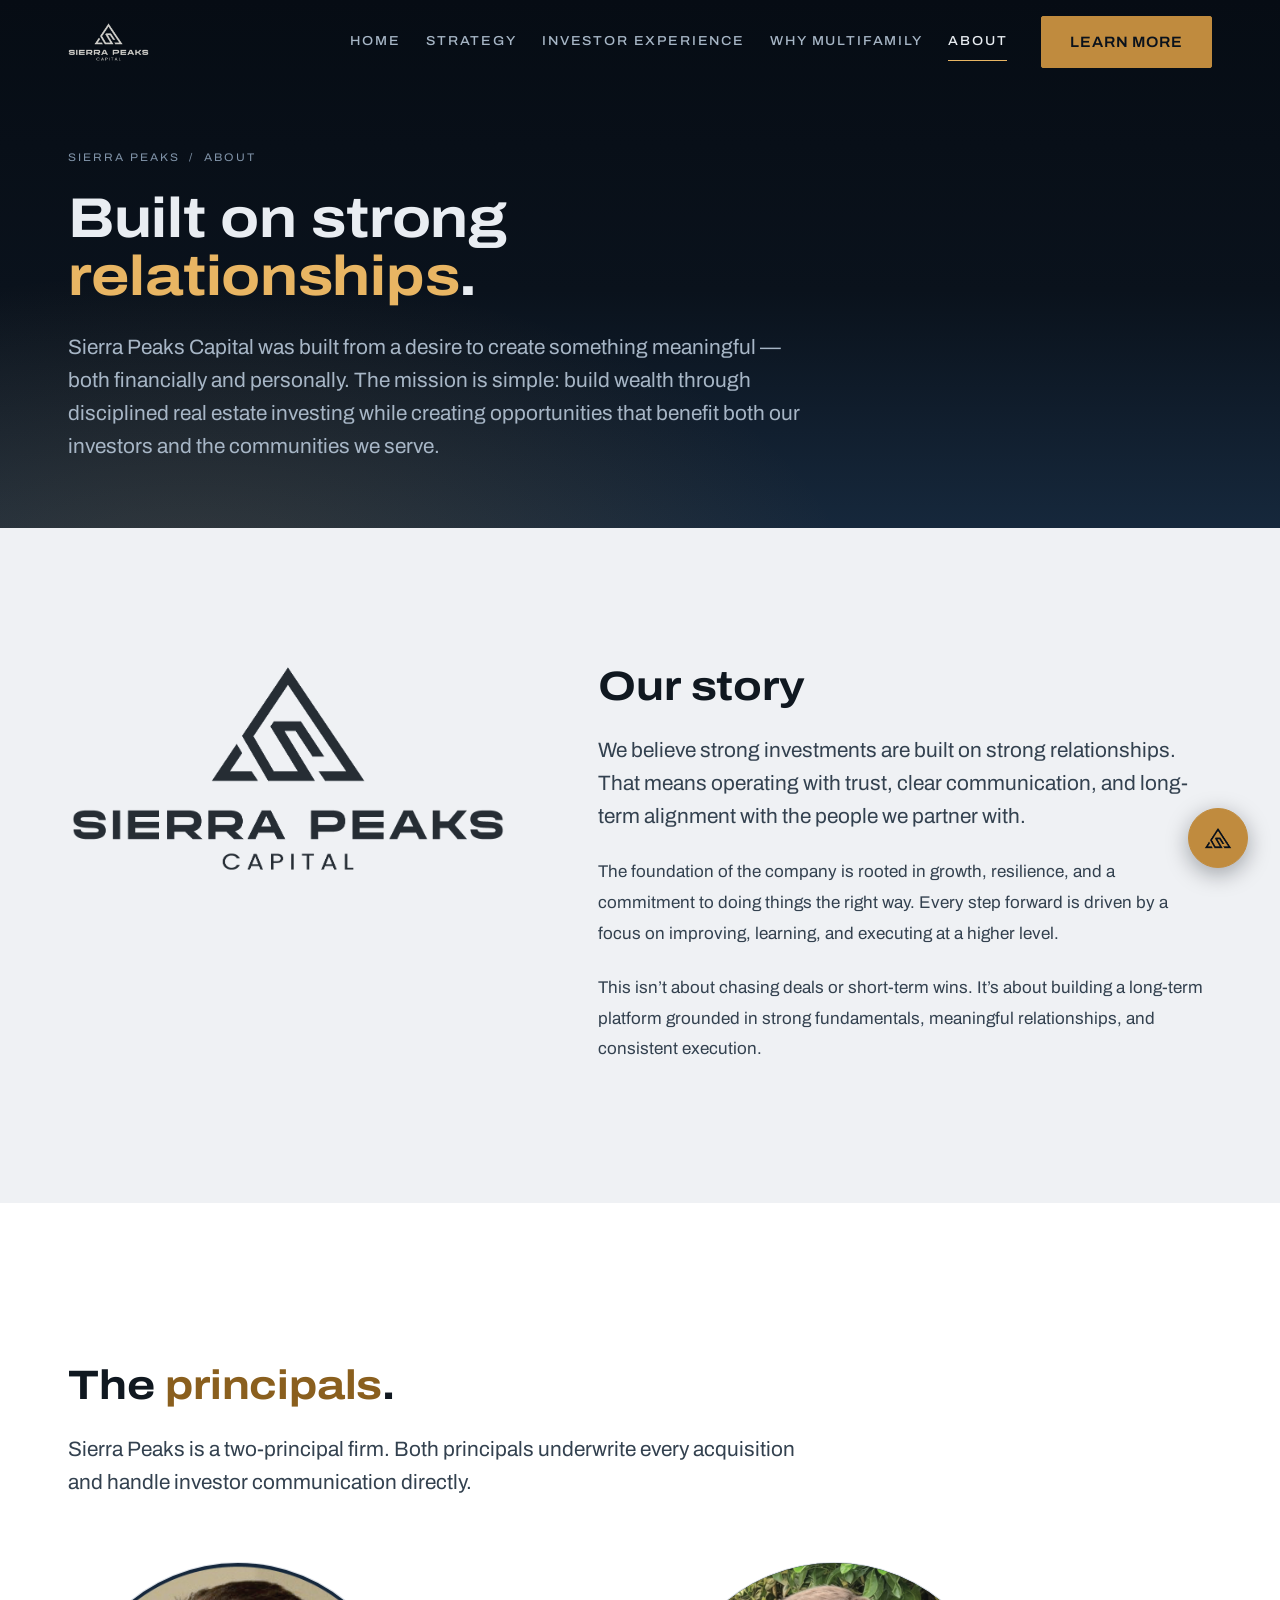
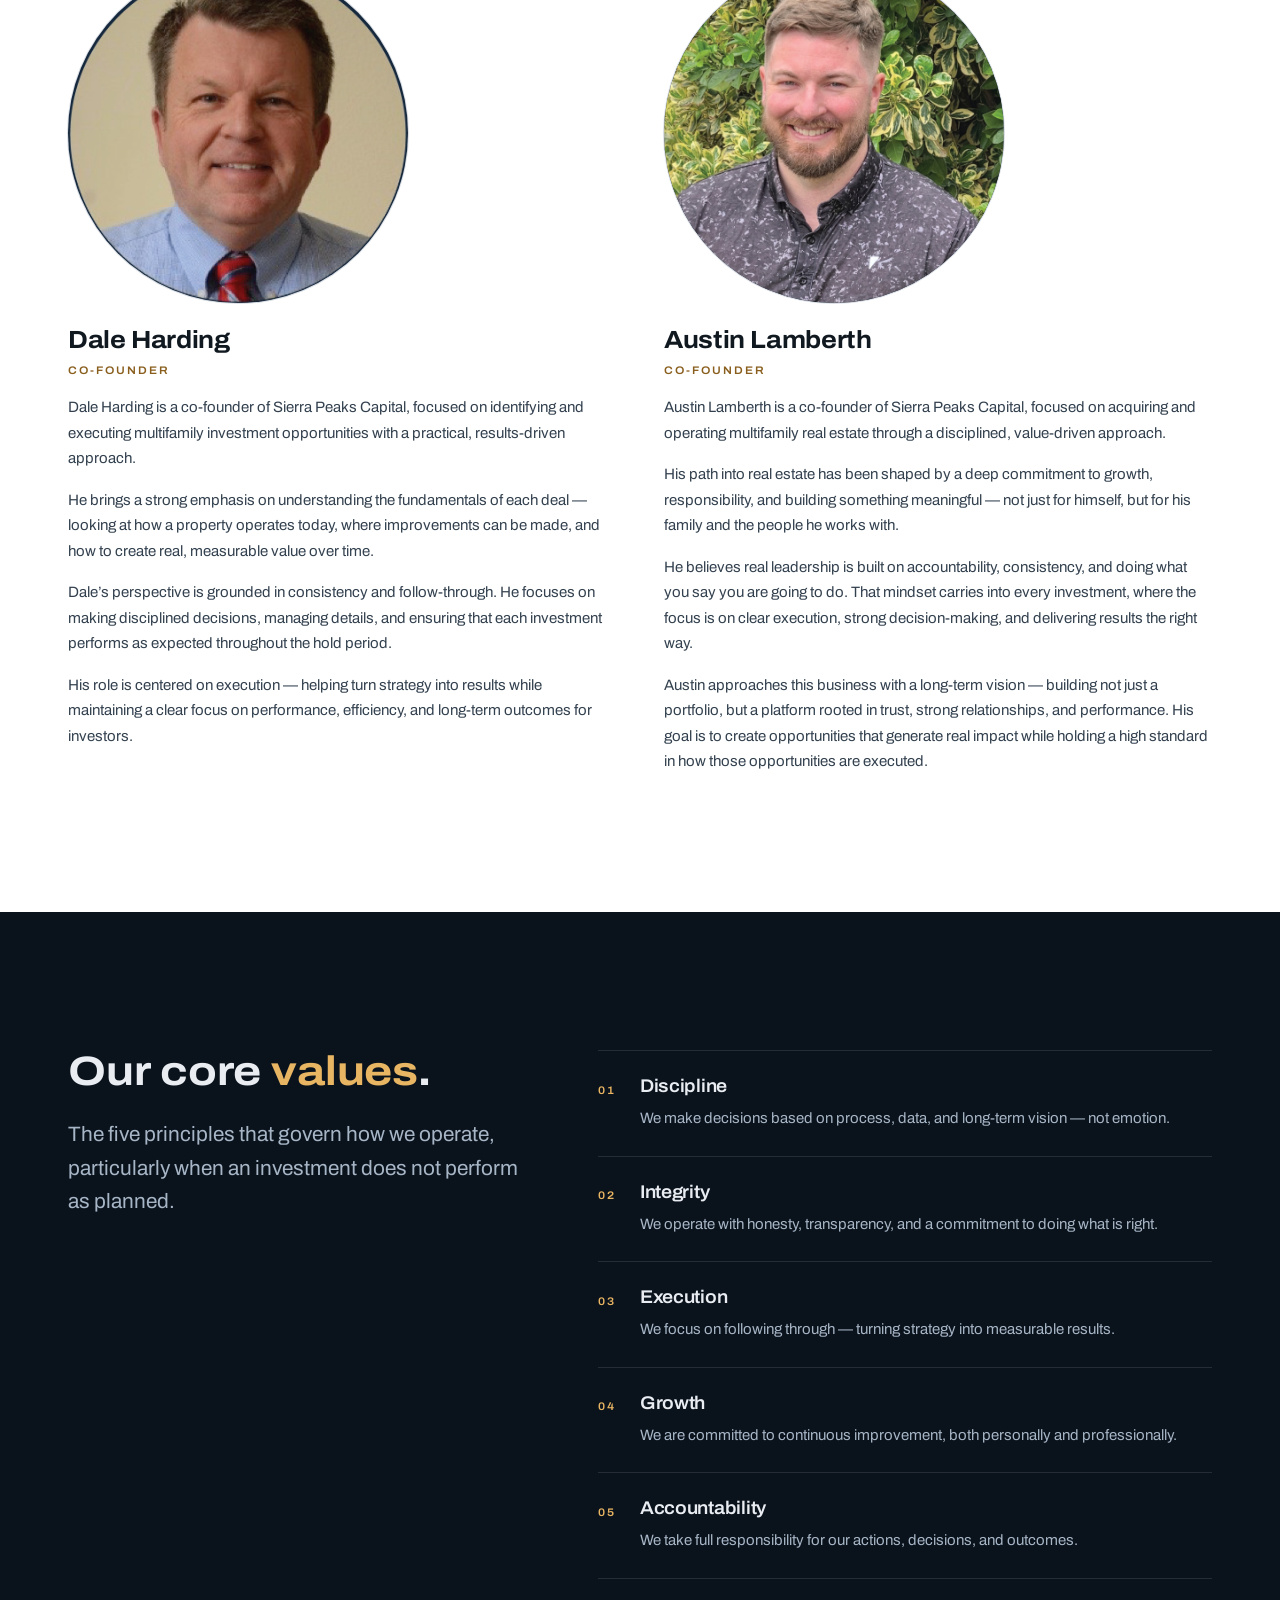
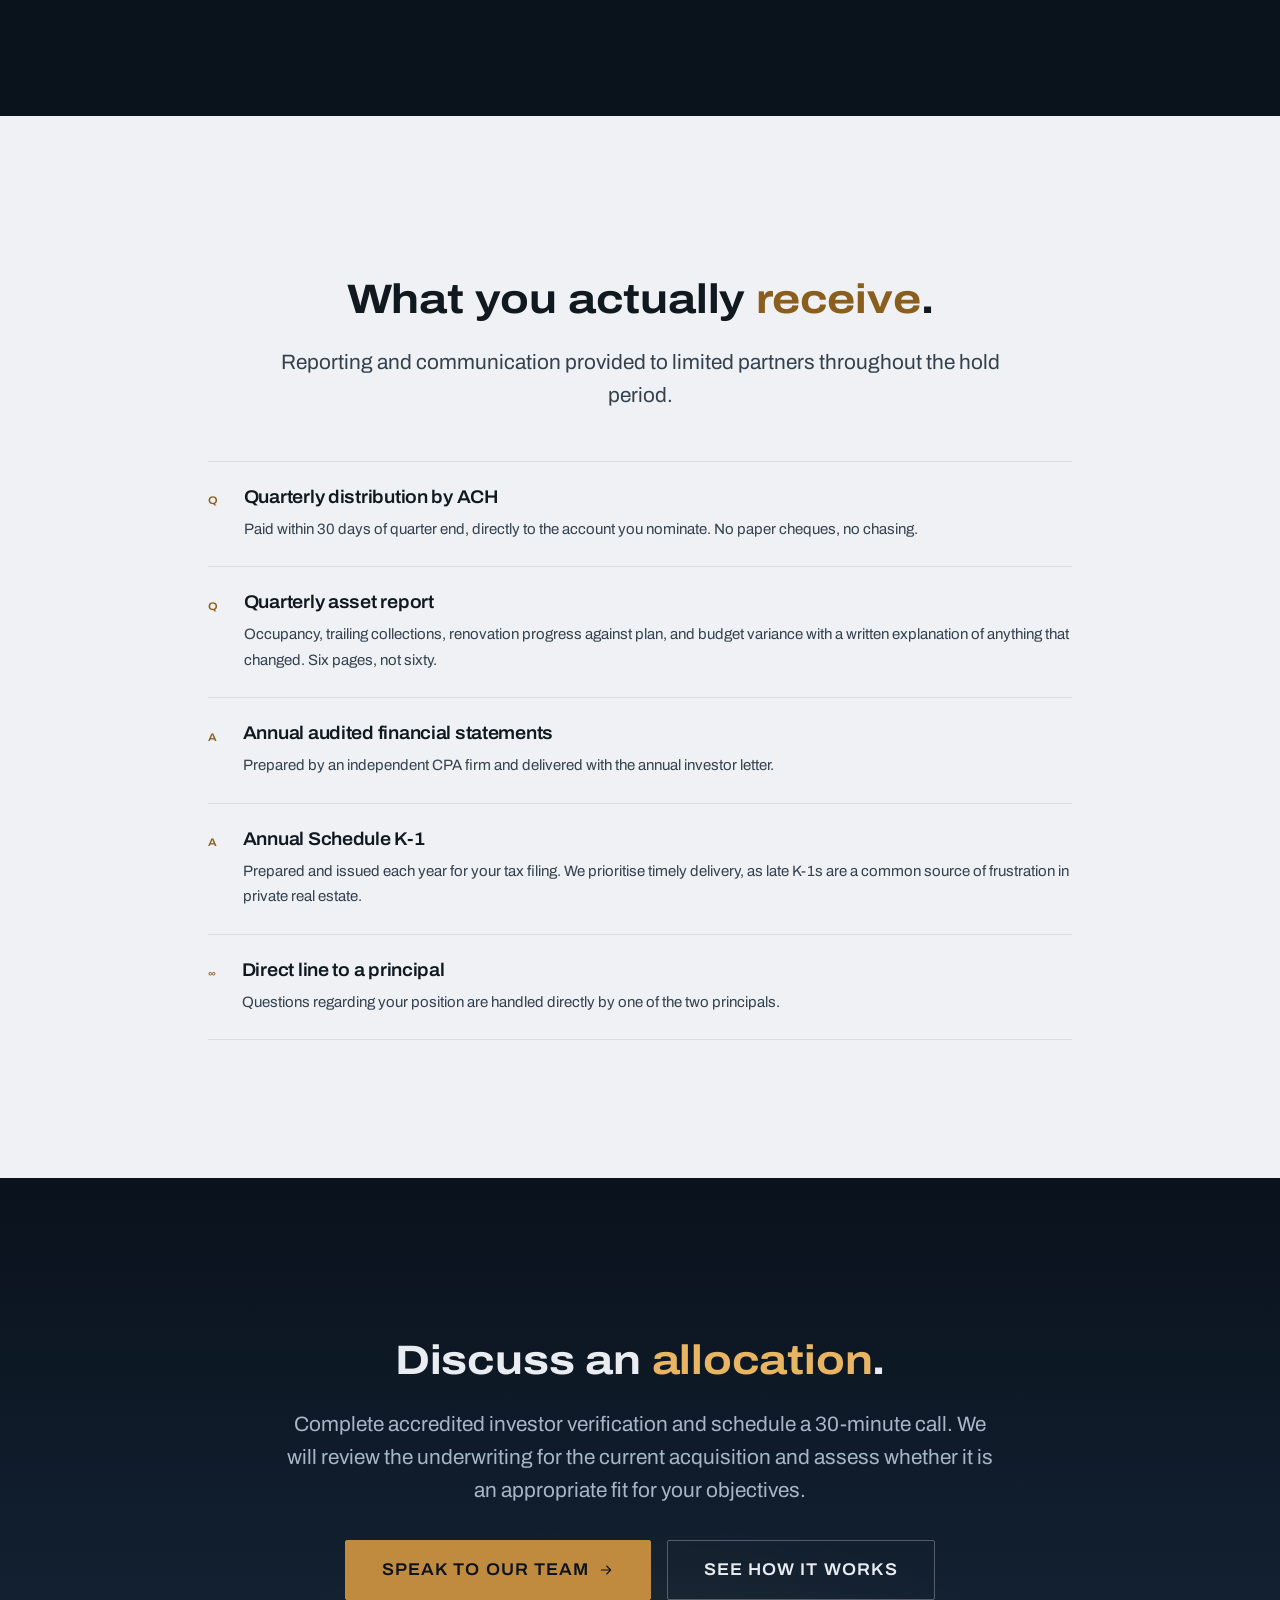
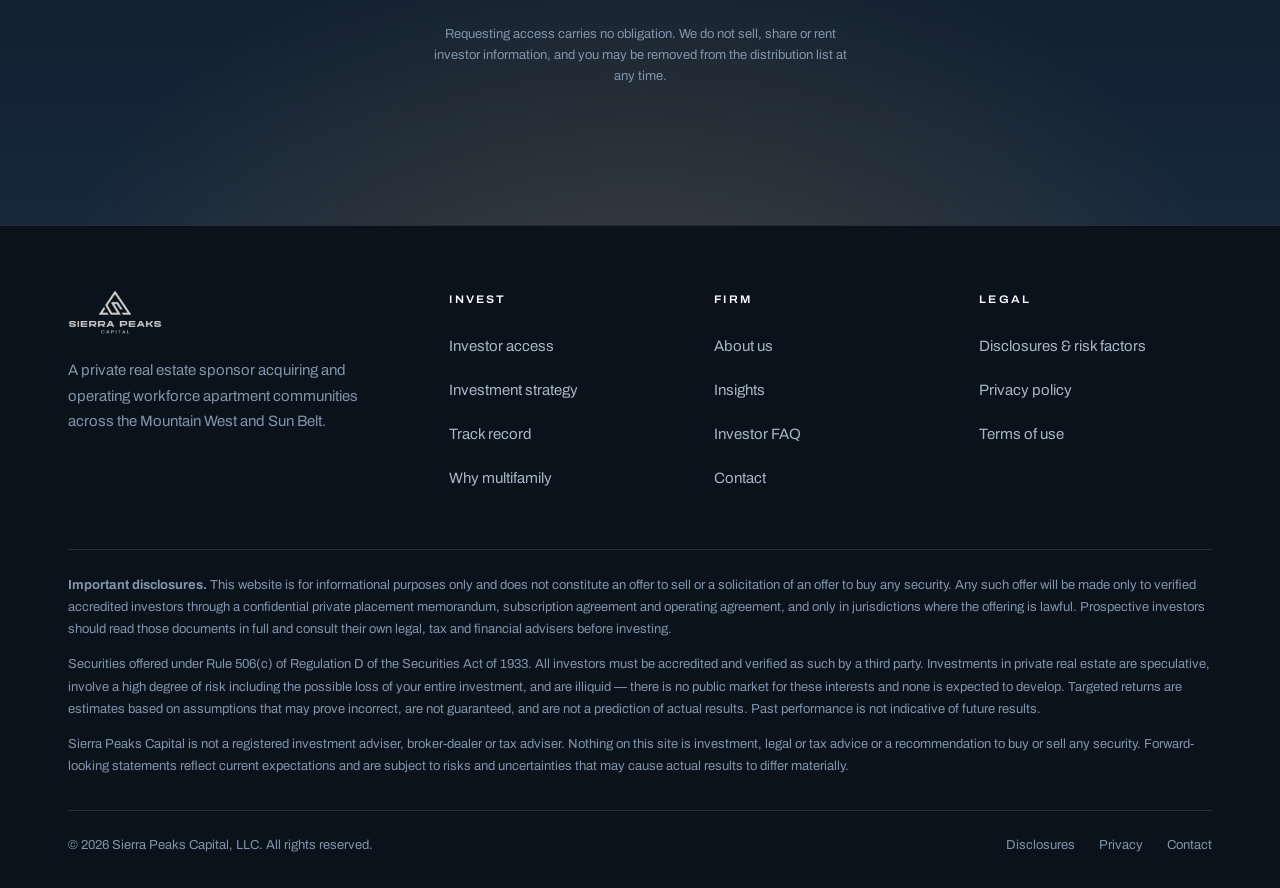
==== commit 5ee8d115: "List Dale first on the About page and title both principals Co-Founder Name order follows suit in pa" ====
--- a/about.html
+++ b/about.html
@@ -4,7 +4,7 @@
 <meta charset="utf-8">
 <meta name="viewport" content="width=device-width, initial-scale=1">
 <title>About Sierra Peaks Capital | Our Team and Philosophy</title>
-<meta name="description" content="Meet Austin Lamberth and Dale Harding, the two managing partners behind Sierra Peaks Capital, and read the investment philosophy and reporting standards behind every acquisition.">
+<meta name="description" content="Meet Dale Harding and Austin Lamberth, the two managing partners behind Sierra Peaks Capital, and read the investment philosophy and reporting standards behind every acquisition.">
 <link rel="canonical" href="https://sierrapeakscapital.com/about.html">
 <meta name="theme-color" content="#0A121C">
 <!-- DRAFT ONLY — REMOVE BOTH LINES BELOW BEFORE PUBLIC LAUNCH.
@@ -13,13 +13,13 @@
 
 <meta property="og:type" content="website">
 <meta property="og:title" content="About Sierra Peaks Capital | Our Team and Philosophy">
-<meta property="og:description" content="Meet Austin Lamberth and Dale Harding, the two managing partners behind Sierra Peaks Capital, and read the investment philosophy and reporting standards behind every acquisition.">
+<meta property="og:description" content="Meet Dale Harding and Austin Lamberth, the two managing partners behind Sierra Peaks Capital, and read the investment philosophy and reporting standards behind every acquisition.">
 <meta property="og:image" content="https://sierrapeakscapital.com/assets/img/sierra-peaks-logo.png">
 <meta name="twitter:card" content="summary_large_image">
 <link rel="preconnect" href="https://fonts.googleapis.com">
 <link rel="preconnect" href="https://fonts.gstatic.com" crossorigin>
 <link rel="stylesheet" href="https://fonts.googleapis.com/css2?family=Archivo:ital,wdth,wght@0,62..125,100..900;1,62..125,100..900&display=swap">
-<link rel="stylesheet" href="assets/css/site.css?v=56">
+<link rel="stylesheet" href="assets/css/site.css?v=58">
 <script>document.documentElement.classList.add("js");</script>
 <link rel="icon" href="assets/img/sierra-peaks-logo.png">
 </head>
@@ -96,15 +96,6 @@
 
     <div class="team mt-6">
       <article class="member rv">
-        <div class="member__ph"><img src="assets/img/austin-lamberth.jpg" alt="Austin Lamberth, Founder" width="767" height="1042"></div>
-        <h3 class="member__n">Austin Lamberth</h3>
-        <p class="member__r">Founder</p>
-        <p class="member__b">Austin Lamberth is the founder of Sierra Peaks Capital, focused on acquiring and operating multifamily real estate through a disciplined, value-driven approach.</p>
-        <p class="member__b">His path into real estate has been shaped by a deep commitment to growth, responsibility, and building something meaningful &mdash; not just for himself, but for his family and the people he works with.</p>
-        <p class="member__b">He believes real leadership is built on accountability, consistency, and doing what you say you are going to do. That mindset carries into every investment, where the focus is on clear execution, strong decision-making, and delivering results the right way.</p>
-        <p class="member__b">Austin approaches this business with a long-term vision &mdash; building not just a portfolio, but a platform rooted in trust, strong relationships, and performance. His goal is to create opportunities that generate real impact while holding a high standard in how those opportunities are executed.</p>
-      </article>
-      <article class="member rv" style="--i:1">
         <div class="member__ph"><img src="assets/img/dale-harding.png" alt="Dale Harding, Co-Founder" width="763" height="768"></div>
         <h3 class="member__n">Dale Harding</h3>
         <p class="member__r">Co-Founder</p>
@@ -113,6 +104,15 @@
         <p class="member__b">Dale&rsquo;s perspective is grounded in consistency and follow-through. He focuses on making disciplined decisions, managing details, and ensuring that each investment performs as expected throughout the hold period.</p>
         <p class="member__b">His role is centered on execution &mdash; helping turn strategy into results while maintaining a clear focus on performance, efficiency, and long-term outcomes for investors.</p>
       </article>
+      <article class="member rv" style="--i:1">
+        <div class="member__ph"><img src="assets/img/austin-lamberth.jpg" alt="Austin Lamberth, Co-Founder" width="767" height="1042"></div>
+        <h3 class="member__n">Austin Lamberth</h3>
+        <p class="member__r">Co-Founder</p>
+        <p class="member__b">Austin Lamberth is a co-founder of Sierra Peaks Capital, focused on acquiring and operating multifamily real estate through a disciplined, value-driven approach.</p>
+        <p class="member__b">His path into real estate has been shaped by a deep commitment to growth, responsibility, and building something meaningful &mdash; not just for himself, but for his family and the people he works with.</p>
+        <p class="member__b">He believes real leadership is built on accountability, consistency, and doing what you say you are going to do. That mindset carries into every investment, where the focus is on clear execution, strong decision-making, and delivering results the right way.</p>
+        <p class="member__b">Austin approaches this business with a long-term vision &mdash; building not just a portfolio, but a platform rooted in trust, strong relationships, and performance. His goal is to create opportunities that generate real impact while holding a high standard in how those opportunities are executed.</p>
+      </article>
     </div>
   </div>
 </section>
@@ -220,7 +220,7 @@
   </div>
 </footer>
 
-<script src="assets/js/site.js?v=56" defer></script>
-<script src="assets/js/chat.js?v=56" defer></script>
+<script src="assets/js/site.js?v=57" defer></script>
+<script src="assets/js/chat.js?v=59" defer></script>
 </body>
 </html>
--- a/assets/css/site.css
+++ b/assets/css/site.css
@@ -563,7 +563,9 @@
 @media (max-width:620px){.xsteps{grid-template-columns:1fr}}
 
 /* image placeholders — styled so the comp still reads as intentional */
-.imgband{margin:0}
+/* Zero only the UA figure inline margin — a blanket margin:0 here silently
+   beat the mt-* utility on the element and collapsed the gap. */
+.imgband{margin:clamp(3rem,6vw,5.5rem) 0 0}
 .bandimg{
   display:block;width:100%;height:auto;aspect-ratio:16/9;object-fit:cover;
   border:1px solid var(--line);
@@ -870,6 +872,14 @@
 .section--night .tbl .asset,.section--dusk .tbl .asset{color:var(--white)}
 .tbl .sub{display:block;font-size:var(--t-xs);color:var(--ink-3);font-weight:400;margin-top:.15rem}
 .section--night .tbl .sub,.section--dusk .tbl .sub{color:var(--on-dark-3)}
+/* On phones the table scrolls sideways; the first column stays pinned so each
+   row keeps its name while the figures slide under it. */
+@media (max-width:760px){
+  .tbl th:first-child,.tbl td:first-child{position:sticky;left:0;z-index:1;background:var(--white);box-shadow:1px 0 0 var(--line),6px 0 10px -6px rgba(10,18,28,.18)}
+  .tbl thead th:first-child{background:var(--paper)}
+  .section--night .tbl td:first-child,.section--dusk .tbl td:first-child{background:var(--night)}
+  .section--night .tbl thead th:first-child,.section--dusk .tbl thead th:first-child{background:var(--night-2)}
+}
 
 /* ---------- 13. COMPARISON ---------- */
 .cmp{overflow-x:auto;-webkit-overflow-scrolling:touch;border:1px solid var(--line-dark)}
@@ -1100,6 +1110,7 @@
   font-size:var(--t-xs);color:var(--on-dark-3);
 }
 .foot__bar nav{display:flex;flex-wrap:wrap;gap:var(--s-3)}
+@media (pointer:coarse){.foot__bar nav a{display:inline-block;padding:.8rem 0;margin:-.8rem 0}}
 @media (max-width:920px){.foot__top{grid-template-columns:1fr 1fr}}
 @media (max-width:560px){.foot__top{grid-template-columns:1fr}}
 
@@ -1116,6 +1127,7 @@
 }
 .phead__crumb{font-size:var(--t-label);letter-spacing:.18em;text-transform:uppercase;color:var(--on-dark-3);display:flex;gap:.6rem;flex-wrap:wrap;font-variation-settings:"wdth" 108}
 .phead__crumb a{color:var(--on-dark-3);transition:color var(--d-fast)}
+@media (pointer:coarse){.phead__crumb a{display:inline-block;padding:.85rem 0;margin:-.85rem 0}}
 @media (hover:hover) and (pointer:fine){.phead__crumb a:hover{color:var(--brass-lit)}}
 .phead h1{margin-top:var(--s-3);max-width:18ch}
 .phead .lead{margin-top:var(--s-3);color:var(--on-dark-2)}
@@ -1297,6 +1309,7 @@
   background:var(--white);border:1px solid var(--line);border-radius:2px;color:var(--ink);
 }
 .spchat__form input:focus{outline:none;border-color:var(--brass-deep);box-shadow:0 0 0 3px var(--brass-wash)}
+@media (pointer:coarse),(max-width:760px){.spchat__form input{font-size:16px}}
 .spchat__form button{
   width:44px;min-height:44px;flex:none;border-radius:2px;
   background:var(--night);color:var(--paper);display:grid;place-items:center;
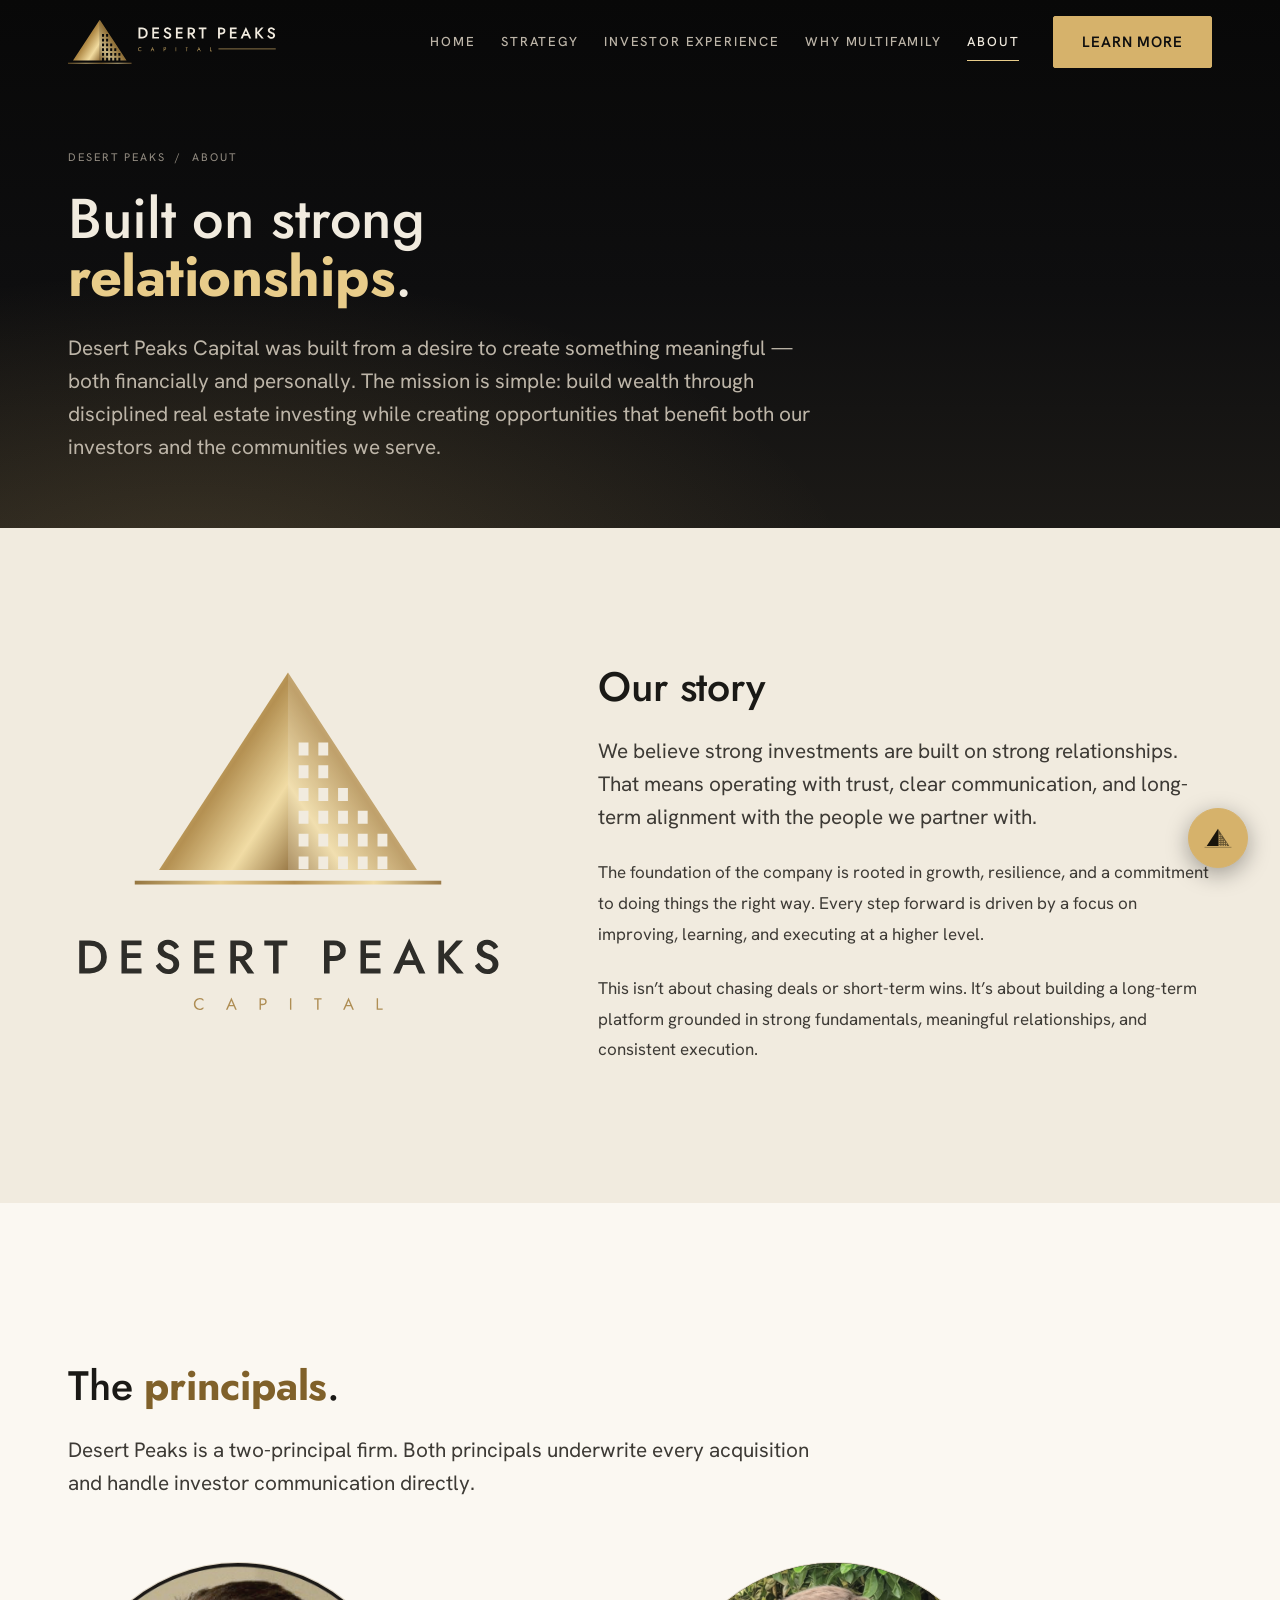
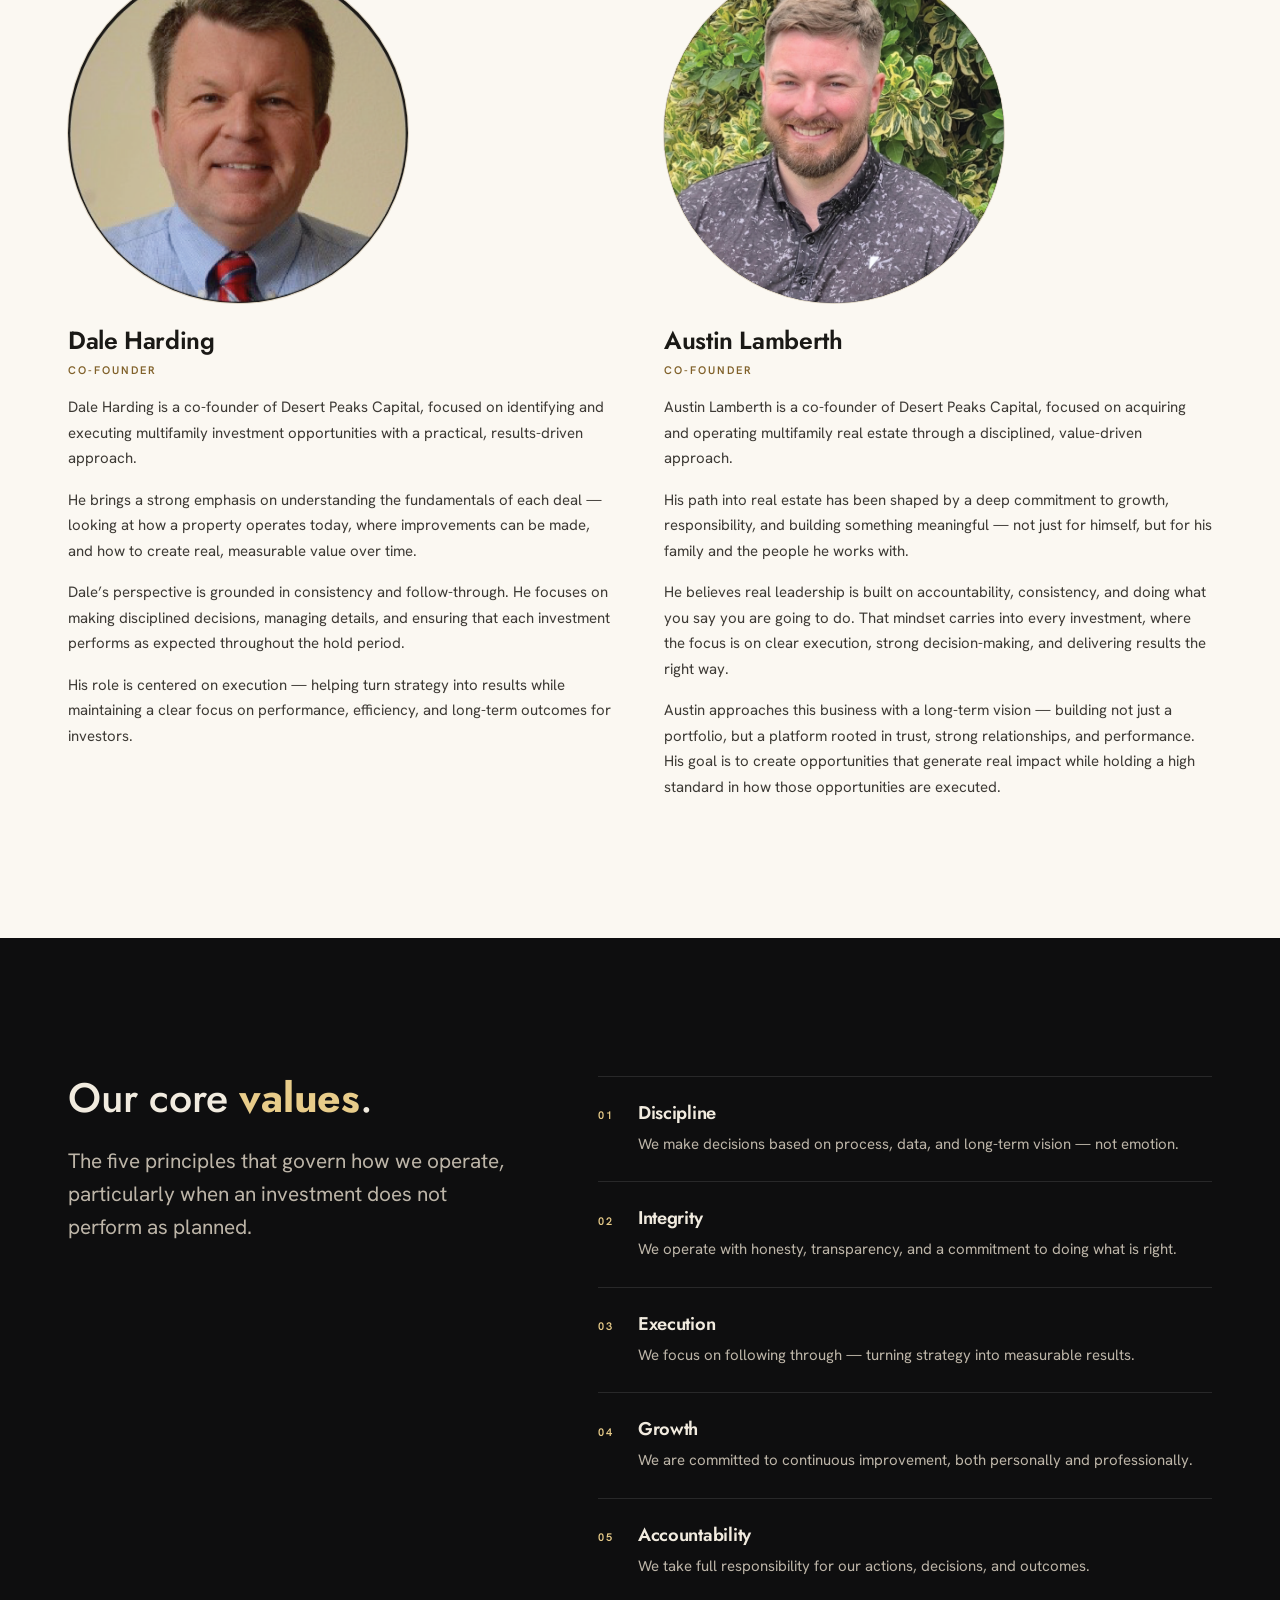
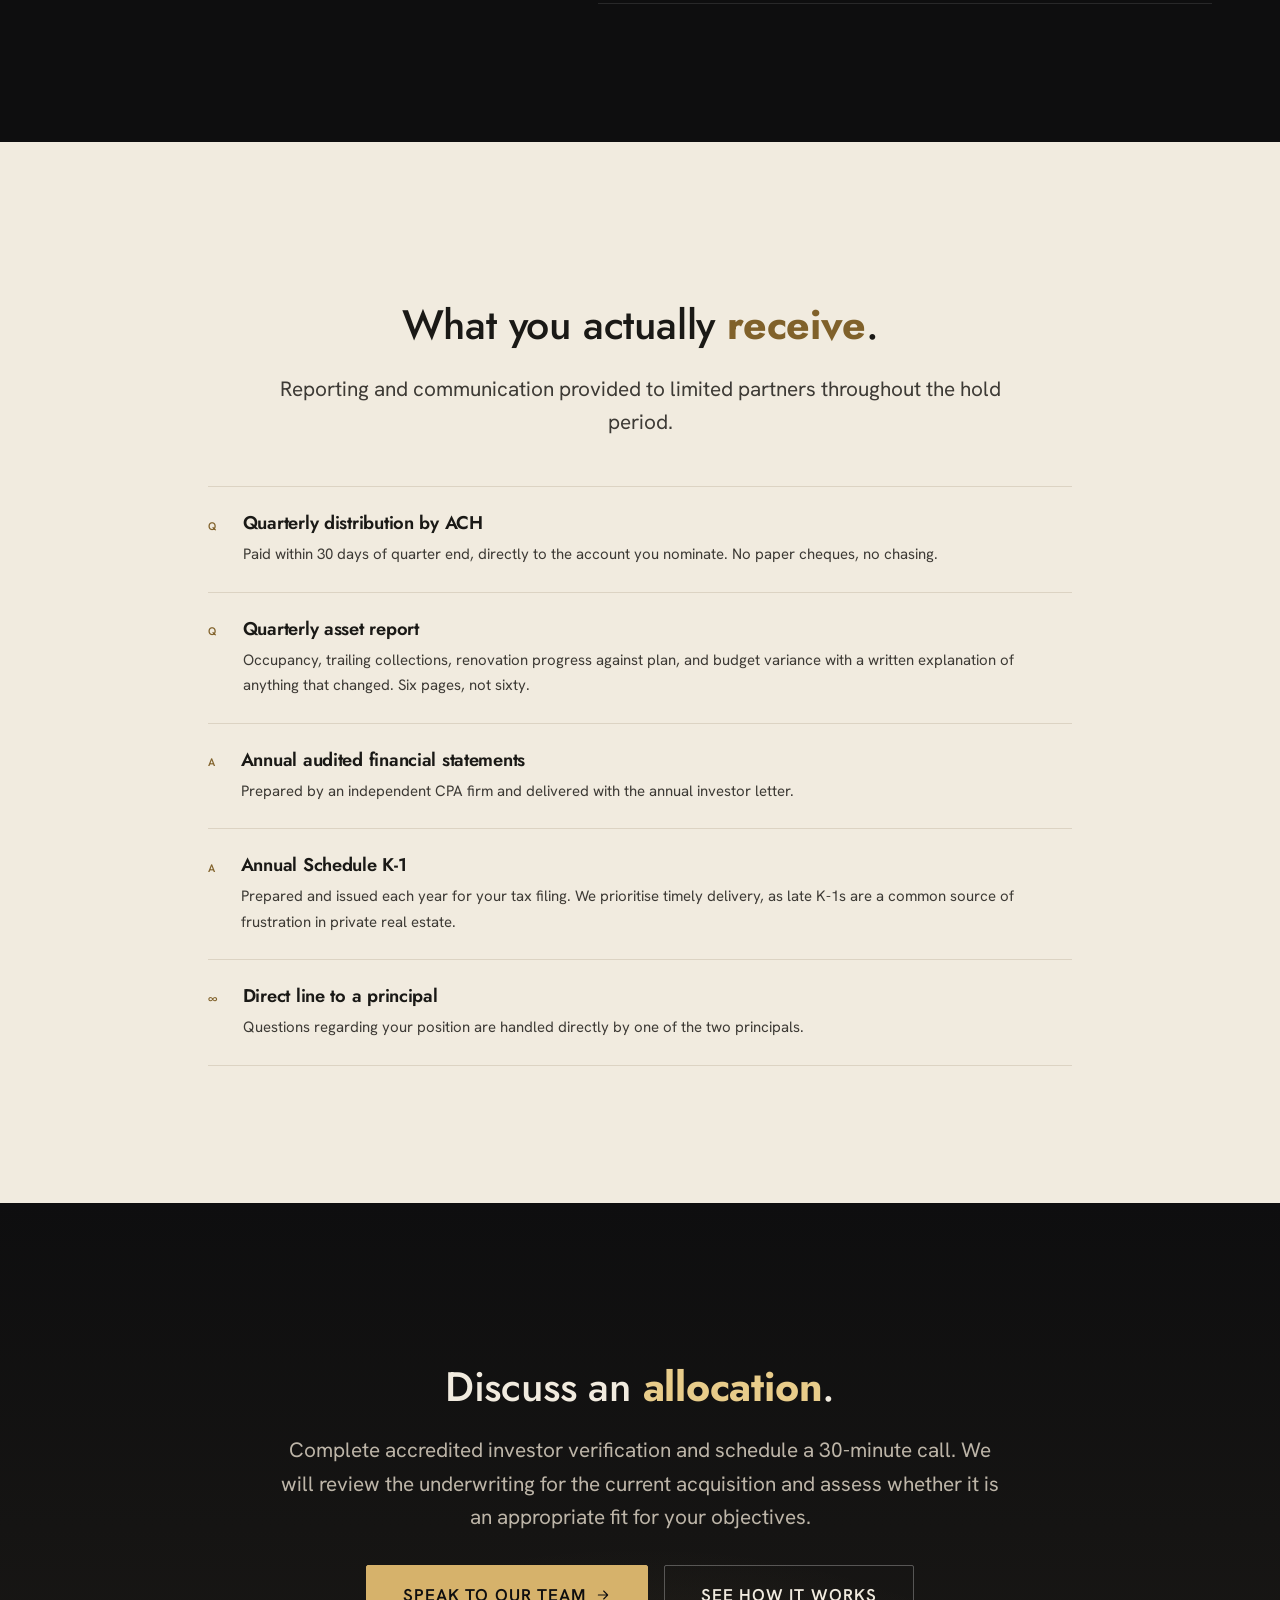
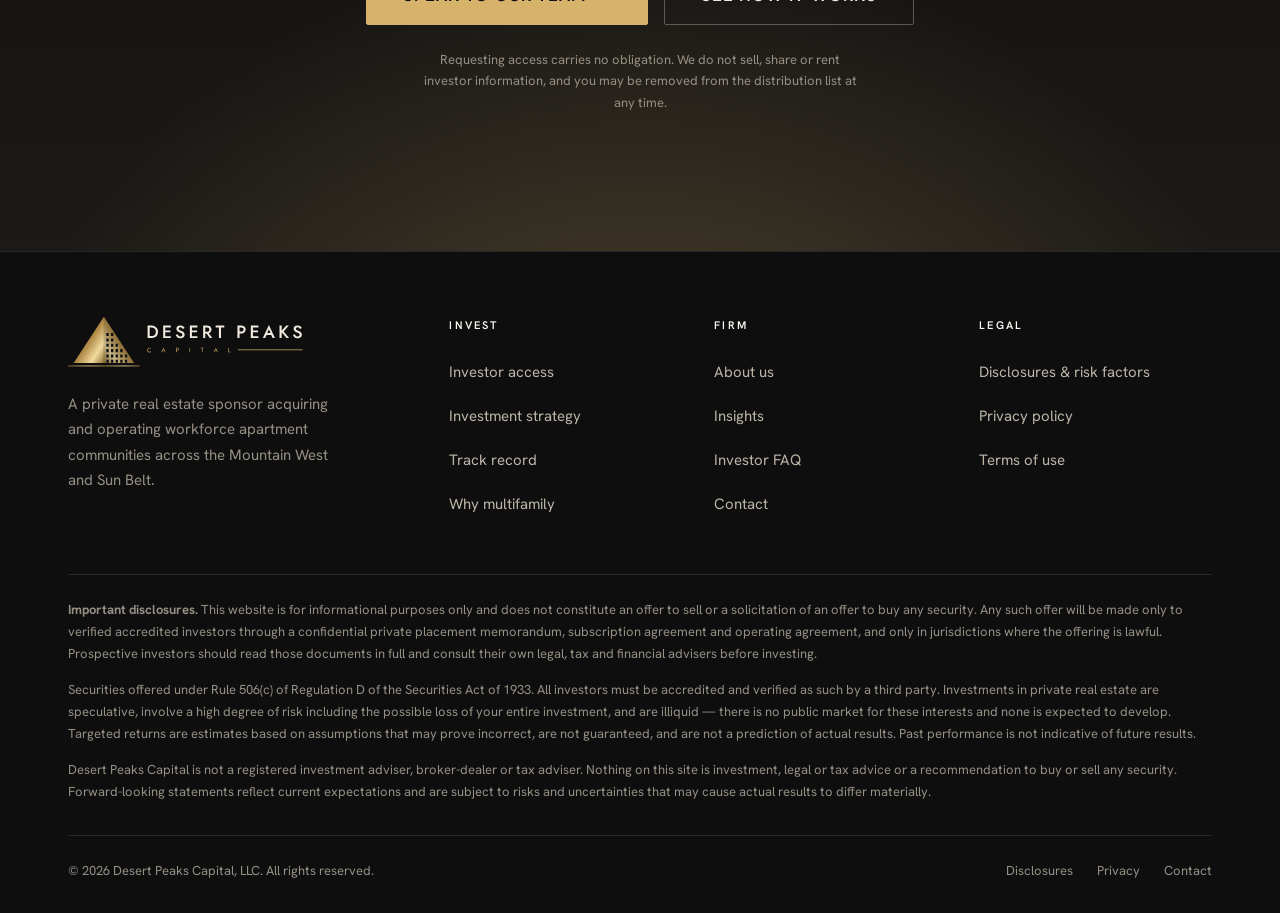
==== commit a16d5c29: "Rebrand to Desert Peaks Capital with the Residence logo - New logo system: stacked, horizontal and i" ====
--- a/about.html
+++ b/about.html
@@ -3,25 +3,26 @@
 <head>
 <meta charset="utf-8">
 <meta name="viewport" content="width=device-width, initial-scale=1">
-<title>About Sierra Peaks Capital | Our Team and Philosophy</title>
-<meta name="description" content="Meet Dale Harding and Austin Lamberth, the two managing partners behind Sierra Peaks Capital, and read the investment philosophy and reporting standards behind every acquisition.">
+<title>About Desert Peaks Capital | Our Team and Philosophy</title>
+<meta name="description" content="Meet Dale Harding and Austin Lamberth, the two managing partners behind Desert Peaks Capital, and read the investment philosophy and reporting standards behind every acquisition.">
 <link rel="canonical" href="https://sierrapeakscapital.com/about.html">
-<meta name="theme-color" content="#0A121C">
+<meta name="theme-color" content="#0E0E0F">
 <!-- DRAFT ONLY — REMOVE BOTH LINES BELOW BEFORE PUBLIC LAUNCH.
      Keeps placeholder financial figures out of search results. -->
 <meta name="robots" content="noindex, nofollow">
 
 <meta property="og:type" content="website">
-<meta property="og:title" content="About Sierra Peaks Capital | Our Team and Philosophy">
-<meta property="og:description" content="Meet Dale Harding and Austin Lamberth, the two managing partners behind Sierra Peaks Capital, and read the investment philosophy and reporting standards behind every acquisition.">
-<meta property="og:image" content="https://sierrapeakscapital.com/assets/img/sierra-peaks-logo.png">
+<meta property="og:title" content="About Desert Peaks Capital | Our Team and Philosophy">
+<meta property="og:description" content="Meet Dale Harding and Austin Lamberth, the two managing partners behind Desert Peaks Capital, and read the investment philosophy and reporting standards behind every acquisition.">
+<meta property="og:image" content="https://sierrapeakscapital.com/assets/img/desert-peaks-og.png">
 <meta name="twitter:card" content="summary_large_image">
 <link rel="preconnect" href="https://fonts.googleapis.com">
 <link rel="preconnect" href="https://fonts.gstatic.com" crossorigin>
-<link rel="stylesheet" href="https://fonts.googleapis.com/css2?family=Archivo:ital,wdth,wght@0,62..125,100..900;1,62..125,100..900&display=swap">
-<link rel="stylesheet" href="assets/css/site.css?v=58">
+<link rel="stylesheet" href="https://fonts.googleapis.com/css2?family=Hanken+Grotesk:ital,wght@0,400..700;1,400..700&family=Jost:wght@400..700&display=swap">
+<link rel="stylesheet" href="assets/css/site.css?v=60">
 <script>document.documentElement.classList.add("js");</script>
-<link rel="icon" href="assets/img/sierra-peaks-logo.png">
+<link rel="icon" href="assets/img/desert-peaks-icon.svg" type="image/svg+xml">
+<link rel="apple-touch-icon" href="assets/img/desert-peaks-icon-512.png">
 </head>
 <body>
 <a class="skip" href="#main">Skip to content</a>
@@ -45,8 +46,8 @@
 </defs></svg>
 <header class="nav" id="nav">
   <div class="wrap nav__inner">
-    <a class="nav__logo" href="index.html" aria-label="Sierra Peaks Capital — home">
-      <img src="assets/img/sierra-peaks-logo.png" alt="Sierra Peaks Capital" width="1084" height="527">
+    <a class="nav__logo" href="index.html" aria-label="Desert Peaks Capital — home">
+      <img src="assets/img/desert-peaks-logo-horizontal.svg" alt="Desert Peaks Capital" width="664" height="148">
     </a>
     <button class="nav__toggle" type="button" aria-expanded="false" aria-controls="nav-links" aria-label="Open menu"><span></span></button>
     <nav class="nav__links" id="nav-links" aria-label="Primary">
@@ -64,9 +65,9 @@
 
 <section class="phead">
   <div class="wrap">
-    <nav class="phead__crumb hl" aria-label="Breadcrumb" style="--i:0"><a href="index.html">Sierra Peaks</a> <span aria-hidden="true">/</span> <span>About</span></nav>
+    <nav class="phead__crumb hl" aria-label="Breadcrumb" style="--i:0"><a href="index.html">Desert Peaks</a> <span aria-hidden="true">/</span> <span>About</span></nav>
     <h1 class="h1 hl" style="--i:1">Built on strong <em>relationships</em>.</h1>
-    <p class="lead hl" style="--i:2">Sierra Peaks Capital was built from a desire to create something meaningful &mdash; both financially and personally. The mission is simple: build wealth through disciplined real estate investing while creating opportunities that benefit both our investors and the communities we serve.</p>
+    <p class="lead hl" style="--i:2">Desert Peaks Capital was built from a desire to create something meaningful &mdash; both financially and personally. The mission is simple: build wealth through disciplined real estate investing while creating opportunities that benefit both our investors and the communities we serve.</p>
   </div>
 </section>
 
@@ -74,8 +75,8 @@
   <div class="wrap">
     <div class="split split--narrow-left split--top">
       <div class="rv">
-        <img class="storymark" src="assets/img/sierra-peaks-logo-ink.png"
-             alt="" aria-hidden="true" width="1091" height="512" loading="lazy">
+        <img class="storymark" src="assets/img/desert-peaks-logo-ink.svg"
+             alt="" aria-hidden="true" width="580" height="470" loading="lazy">
       </div>
       <div class="rv" style="--i:1">
         <h2 class="h2">Our story</h2>
@@ -91,7 +92,7 @@
   <div class="wrap">
     <div class="sec-head rv">
       <h2 class="h2">The <em>principals</em>.</h2>
-      <p class="lead">Sierra Peaks is a two-principal firm. Both principals underwrite every acquisition and handle investor communication directly.</p>
+      <p class="lead">Desert Peaks is a two-principal firm. Both principals underwrite every acquisition and handle investor communication directly.</p>
     </div>
 
     <div class="team mt-6">
@@ -99,7 +100,7 @@
         <div class="member__ph"><img src="assets/img/dale-harding.png" alt="Dale Harding, Co-Founder" width="763" height="768"></div>
         <h3 class="member__n">Dale Harding</h3>
         <p class="member__r">Co-Founder</p>
-        <p class="member__b">Dale Harding is a co-founder of Sierra Peaks Capital, focused on identifying and executing multifamily investment opportunities with a practical, results-driven approach.</p>
+        <p class="member__b">Dale Harding is a co-founder of Desert Peaks Capital, focused on identifying and executing multifamily investment opportunities with a practical, results-driven approach.</p>
         <p class="member__b">He brings a strong emphasis on understanding the fundamentals of each deal &mdash; looking at how a property operates today, where improvements can be made, and how to create real, measurable value over time.</p>
         <p class="member__b">Dale&rsquo;s perspective is grounded in consistency and follow-through. He focuses on making disciplined decisions, managing details, and ensuring that each investment performs as expected throughout the hold period.</p>
         <p class="member__b">His role is centered on execution &mdash; helping turn strategy into results while maintaining a clear focus on performance, efficiency, and long-term outcomes for investors.</p>
@@ -108,7 +109,7 @@
         <div class="member__ph"><img src="assets/img/austin-lamberth.jpg" alt="Austin Lamberth, Co-Founder" width="767" height="1042"></div>
         <h3 class="member__n">Austin Lamberth</h3>
         <p class="member__r">Co-Founder</p>
-        <p class="member__b">Austin Lamberth is a co-founder of Sierra Peaks Capital, focused on acquiring and operating multifamily real estate through a disciplined, value-driven approach.</p>
+        <p class="member__b">Austin Lamberth is a co-founder of Desert Peaks Capital, focused on acquiring and operating multifamily real estate through a disciplined, value-driven approach.</p>
         <p class="member__b">His path into real estate has been shaped by a deep commitment to growth, responsibility, and building something meaningful &mdash; not just for himself, but for his family and the people he works with.</p>
         <p class="member__b">He believes real leadership is built on accountability, consistency, and doing what you say you are going to do. That mindset carries into every investment, where the focus is on clear execution, strong decision-making, and delivering results the right way.</p>
         <p class="member__b">Austin approaches this business with a long-term vision &mdash; building not just a portfolio, but a platform rooted in trust, strong relationships, and performance. His goal is to create opportunities that generate real impact while holding a high standard in how those opportunities are executed.</p>
@@ -172,7 +173,7 @@
   <div class="wrap">
     <div class="foot__top">
       <div>
-        <div class="foot__logo"><img src="assets/img/sierra-peaks-logo.png" alt="Sierra Peaks Capital" width="1084" height="527" loading="lazy"></div>
+        <div class="foot__logo"><img src="assets/img/desert-peaks-logo-horizontal.svg" alt="Desert Peaks Capital" width="664" height="148" loading="lazy"></div>
         <p class="foot__blurb">A private real estate sponsor acquiring and operating workforce apartment communities across the Mountain West and Sun Belt.</p>
       </div>
       <div>
@@ -206,11 +207,11 @@
     <div class="foot__legal">
       <p><strong>Important disclosures.</strong> This website is for informational purposes only and does not constitute an offer to sell or a solicitation of an offer to buy any security. Any such offer will be made only to verified accredited investors through a confidential private placement memorandum, subscription agreement and operating agreement, and only in jurisdictions where the offering is lawful. Prospective investors should read those documents in full and consult their own legal, tax and financial advisers before investing.</p>
       <p>Securities offered under Rule 506(c) of Regulation D of the Securities Act of 1933. All investors must be accredited and verified as such by a third party. Investments in private real estate are speculative, involve a high degree of risk including the possible loss of your entire investment, and are illiquid — there is no public market for these interests and none is expected to develop. Targeted returns are estimates based on assumptions that may prove incorrect, are not guaranteed, and are not a prediction of actual results. Past performance is not indicative of future results.</p>
-      <p>Sierra Peaks Capital is not a registered investment adviser, broker-dealer or tax adviser. Nothing on this site is investment, legal or tax advice or a recommendation to buy or sell any security. Forward-looking statements reflect current expectations and are subject to risks and uncertainties that may cause actual results to differ materially.</p>
+      <p>Desert Peaks Capital is not a registered investment adviser, broker-dealer or tax adviser. Nothing on this site is investment, legal or tax advice or a recommendation to buy or sell any security. Forward-looking statements reflect current expectations and are subject to risks and uncertainties that may cause actual results to differ materially.</p>
     </div>
 
     <div class="foot__bar">
-      <span>&copy; <span data-year>2026</span> Sierra Peaks Capital, LLC. All rights reserved.</span>
+      <span>&copy; <span data-year>2026</span> Desert Peaks Capital, LLC. All rights reserved.</span>
       <nav aria-label="Legal">
         <a href="disclosures.html">Disclosures</a>
         <a href="privacy.html">Privacy</a>
@@ -220,7 +221,7 @@
   </div>
 </footer>
 
-<script src="assets/js/site.js?v=57" defer></script>
-<script src="assets/js/chat.js?v=59" defer></script>
+<script src="assets/js/site.js?v=60" defer></script>
+<script src="assets/js/chat.js?v=60" defer></script>
 </body>
 </html>
--- a/assets/css/site.css
+++ b/assets/css/site.css
@@ -1,51 +1,52 @@
 /* ============================================================
-   SIERRA PEAKS CAPITAL — "Blue Hour" Design System
-   Typeface: Archivo (variable width + weight), matched to the wordmark
+   DESERT PEAKS CAPITAL — Design System
+   Palette: obsidian, gold, ivory, smoke. Type: Jost (display, matches the
+   wordmark) with Hanken Grotesk for running text.
    ============================================================ */
 
 /* ---------- 1. TOKENS ---------- */
 :root{
-  /* Blue Hour palette */
-  --night:      #0A121C;
-  --night-2:    #0E1927;
-  --dusk:       #16283C;
-  --dusk-2:     #1D3855;
-  --haze:       #2C4B69;
-
-  --paper:      #EFF1F4;
-  --paper-2:    #E6E9EE;
-  --white:      #FFFFFF;
-
-  --brass:      #C08B3E;
-  --brass-lit:  #E8B563;
-  --brass-deep: #8A5F1E;
-  --brass-wash: rgba(192,139,62,.10);
-
-  --ink:        #101820;
-  --ink-2:      #33414F;
-  --ink-3:      #5C6B7A;
+  /* Desert Peaks palette */
+  --night:      #0E0E0F;
+  --night-2:    #151413;
+  --dusk:       #1C1A17;
+  --dusk-2:     #2A2621;
+  --haze:       #3D3730;
+
+  --paper:      #F1EBDF;
+  --paper-2:    #E8E0D0;
+  --white:      #FBF8F2;
+
+  --brass:      #D6B26B;
+  --brass-lit:  #E8CC8A;
+  --brass-deep: #80612A;
+  --brass-wash: rgba(214,178,107,.10);
+
+  --ink:        #1A1916;
+  --ink-2:      #3D3A35;
+  --ink-3:      #655F55;
 
   /* on-dark text */
-  --on-dark:    #E9EDF2;
-  --on-dark-2:  #A7B6C6;
-  --on-dark-3:  #8194A9;
-
-  --line:       #D8DDE4;
+  --on-dark:    #F1EBDF;
+  --on-dark-2:  #BDB5A8;
+  --on-dark-3:  #968F84;
+
+  --line:       #DCD3C3;
   --line-dark:  rgba(255,255,255,.11);
 
   /* Surface-aware accent: non-text UI needs 3:1, and brass is too light
      on paper. These flip on dark surfaces via the rule below. */
-  --accent-ui:  #A87528;
-  --focus:      #A87528;
+  --accent-ui:  #8F6E33;
+  --focus:      #8F6E33;
 
   --pos:        #2E7D5B;
   --pos-lit:    #58BE92;
 
   /* Type */
-  /* One family, site-wide. Archivo at a wide width axis matches the squared,
-     wide geometry of the SIERRA PEAKS wordmark. */
-  --display: "Archivo", system-ui, -apple-system, "Segoe UI", sans-serif;
-  --sans:    "Archivo", system-ui, -apple-system, "Segoe UI", sans-serif;
+  /* Jost is the wordmark's typeface; Hanken Grotesk carries running text.
+     (Neither has a width axis, so the "wdth" settings below are inert.) */
+  --display: "Jost", "Futura", system-ui, -apple-system, "Segoe UI", sans-serif;
+  --sans:    "Hanken Grotesk", system-ui, -apple-system, "Segoe UI", sans-serif;
   --wdth-display: 115;
 
   /* Fluid type scale */
@@ -130,8 +131,8 @@
      opaque, so the mark is anchored above them rather than behind them. */
   top:clamp(1.5rem,4vw,3.5rem);
   right:clamp(-1.5rem,1vw,2.5rem);
-  width:min(40vw,420px);aspect-ratio:403/305;
-  background:url("../img/sierra-peaks-mark.png") center/contain no-repeat;
+  width:min(40vw,420px);aspect-ratio:420/300;
+  background:url("../img/desert-peaks-mark-white.svg") center/contain no-repeat;
   opacity:.08;
 }
 .section--paper.section--mark::before,.section--white.section--mark::before{
@@ -144,6 +145,7 @@
 /* ---------- 3b. SECTION BACKGROUND VIDEO ---------- */
 .section--video{position:relative;isolation:isolate;overflow:hidden;background:var(--night)}
 .sectionvid{
+  filter:sepia(.32) saturate(.82);
   position:absolute;inset:0;z-index:-2;
   width:100%;height:100%;object-fit:cover;
   opacity:0;transition:opacity 900ms var(--ease-out);
@@ -152,7 +154,7 @@
 .sectionvid__scrim{
   position:absolute;inset:0;z-index:-1;pointer-events:none;
   background:
-    linear-gradient(180deg,rgba(10,18,28,.94) 0%,rgba(10,18,28,.80) 34%,rgba(10,18,28,.80) 66%,rgba(10,18,28,.94) 100%);
+    linear-gradient(180deg,rgba(14,14,15,.94) 0%,rgba(14,14,15,.80) 34%,rgba(14,14,15,.80) 66%,rgba(14,14,15,.94) 100%);
 }
 /* Light variant: the video reads as texture under a paper wash, so the band
    contrasts against the dark page header above it. */
@@ -160,8 +162,8 @@
 .section--video-light .sectionvid.is-ready{opacity:.55}
 .section--video-light .sectionvid__scrim{
   background:linear-gradient(180deg,
-    rgba(239,241,244,.96) 0%,rgba(239,241,244,.88) 30%,
-    rgba(239,241,244,.88) 70%,rgba(239,241,244,.96) 100%);
+    rgba(241,235,223,.96) 0%,rgba(241,235,223,.88) 30%,
+    rgba(241,235,223,.88) 70%,rgba(241,235,223,.96) 100%);
 }
 @media (prefers-reduced-motion:reduce){.sectionvid{display:none}}
 
@@ -182,9 +184,9 @@
 }
 .eyebrow--center{justify-content:center}
 
-.display{font-family:var(--display);font-weight:700}
+.display{font-family:var(--display);font-weight:500}
 .h-hero,.h1,.h2,.h3{
-  font-family:var(--display);font-weight:700;
+  font-family:var(--display);font-weight:500;
   font-variation-settings:"wdth" var(--wdth-display);
   letter-spacing:-.005em;
 }
@@ -261,7 +263,7 @@
 @media (pointer:coarse){
   .tlink{padding-top:1rem;padding-bottom:.5rem}
 }
-.section--night .tlink,.section--dusk .tlink,.cta .tlink{color:var(--brass-lit);border-bottom-color:rgba(232,181,99,.45)}
+.section--night .tlink,.section--dusk .tlink,.cta .tlink{color:var(--brass-lit);border-bottom-color:rgba(232,204,138,.45)}
 @media (hover:hover) and (pointer:fine){.tlink:hover{gap:.9rem}}
 
 /* ---------- 6. NAV ---------- */
@@ -273,15 +275,15 @@
              border-color 350ms var(--ease-out);
 }
 .nav.is-stuck,.nav.is-open{
-  background:rgba(10,18,28,.88);
+  background:rgba(14,14,15,.88);
   backdrop-filter:blur(14px) saturate(1.2);
   -webkit-backdrop-filter:blur(14px) saturate(1.2);
   border-bottom-color:var(--line-dark);
 }
 .nav__inner{display:flex;align-items:center;gap:var(--s-4);min-height:84px}
 .nav__logo{display:flex;align-items:center;flex:none;padding-block:6px}
-.nav__logo img{height:38px;width:auto;transition:height 350ms var(--ease-out)}
-.nav.is-stuck .nav__logo img{height:32px}
+.nav__logo img{height:46px;width:auto;transition:height 350ms var(--ease-out)}
+.nav.is-stuck .nav__logo img{height:40px}
 .nav__links{display:flex;align-items:center;gap:clamp(.9rem,2vw,1.9rem);margin-inline-start:auto}
 .nav__link{
   font-size:var(--t-xs);font-weight:500;letter-spacing:.14em;text-transform:uppercase;
@@ -345,9 +347,9 @@
 .hero__sky{
   position:absolute;inset:0;z-index:-4;
   background:
-    radial-gradient(120% 78% at 50% 100%, rgba(192,139,62,.16) 0%, rgba(192,139,62,0) 55%),
-    radial-gradient(90% 60% at 78% 88%, rgba(232,181,99,.10) 0%, rgba(232,181,99,0) 60%),
-    linear-gradient(180deg, #060C14 0%, #0A121C 26%, #12233A 62%, #1D3855 86%, #2C4B69 100%);
+    radial-gradient(120% 78% at 50% 100%, rgba(214,178,107,.16) 0%, rgba(214,178,107,0) 55%),
+    radial-gradient(90% 60% at 78% 88%, rgba(232,204,138,.10) 0%, rgba(232,204,138,0) 60%),
+    linear-gradient(180deg, #080808 0%, #0E0E0F 26%, #191714 62%, #2A2621 86%, #3D3730 100%);
 }
 .hero__grain{
   position:absolute;inset:0;z-index:-1;pointer-events:none;opacity:.42;
@@ -358,6 +360,7 @@
 /* Background video sits above the SVG, which stays as the fallback for a
    failed load or a reduced-motion preference. */
 .hero__video{
+  filter:sepia(.32) saturate(.82) brightness(.96);
   position:absolute;inset:0;z-index:-2;
   width:100%;height:100%;object-fit:cover;
   opacity:0;transition:opacity 900ms var(--ease-out);
@@ -367,8 +370,8 @@
 .hero__vignette{
   position:absolute;inset:0;z-index:-1;pointer-events:none;
   background:
-    linear-gradient(180deg,rgba(6,12,20,.74) 0%,rgba(6,12,20,.22) 32%,rgba(6,12,20,.30) 62%,rgba(6,12,20,.90) 100%),
-    radial-gradient(74% 56% at 50% 40%, rgba(6,12,20,.58) 0%, rgba(6,12,20,0) 74%);
+    linear-gradient(180deg,rgba(8,8,8,.74) 0%,rgba(8,8,8,.22) 32%,rgba(8,8,8,.30) 62%,rgba(8,8,8,.90) 100%),
+    radial-gradient(74% 56% at 50% 40%, rgba(8,8,8,.58) 0%, rgba(8,8,8,0) 74%);
 }
 .hero__inner{position:relative;width:100%}
 /* Brand mark above the headline. Decorative: the nav logo already carries
@@ -398,7 +401,7 @@
 }
 .hero__stat .k{
   font-family:var(--display);font-size:clamp(1.5rem,1.05rem + 1.4vw,2.2rem);
-  font-weight:700;font-variation-settings:"wdth" 112;
+  font-weight:600;font-variation-settings:"wdth" 112;
   line-height:1;color:var(--white);font-variant-numeric:tabular-nums;
 }
 .hero__stat .l{
@@ -451,7 +454,7 @@
 .section--night .card__ix,.section--dusk .card__ix{color:var(--brass-lit)}
 .card__icon{color:var(--accent-ui);margin-bottom:var(--s-1)}
 .section--night .card__icon,.section--dusk .card__icon{color:var(--brass-lit)}
-.card__title{font-family:var(--display);font-size:var(--t-h3);line-height:1.2;font-weight:700;font-variation-settings:"wdth" 108}
+.card__title{font-family:var(--display);font-size:var(--t-h3);line-height:1.2;font-weight:600;font-variation-settings:"wdth" 108}
 .card__body{color:var(--ink-2);font-size:var(--t-sm);line-height:1.7}
 .section--night .card__body,.section--dusk .card__body{color:var(--on-dark-2)}
 @media (hover:hover) and (pointer:fine){
@@ -493,13 +496,13 @@
   gap:clamp(1rem,3vw,2.5rem);align-items:start;max-width:900px;
 }
 .stage__n{
-  font-family:var(--display);font-weight:700;
+  font-family:var(--display);font-weight:600;
   font-variation-settings:"wdth" 112;
   font-size:clamp(2.2rem,1.4rem + 2.4vw,3.4rem);line-height:.9;
   color:var(--accent-ui);font-variant-numeric:tabular-nums;opacity:.6;
 }
 .stage__title{
-  font-family:var(--display);font-weight:700;
+  font-family:var(--display);font-weight:600;
   font-variation-settings:"wdth" 110;
   font-size:clamp(1.4rem,1.1rem + 1.1vw,2rem);line-height:1.14;letter-spacing:-.005em;
 }
@@ -526,7 +529,7 @@
   font-variation-settings:"wdth" 110;
 }
 .whycard__title{
-  font-family:var(--display);font-weight:700;
+  font-family:var(--display);font-weight:600;
   font-variation-settings:"wdth" 108;
   font-size:clamp(1.15rem,1rem + .5vw,1.4rem);line-height:1.2;
   letter-spacing:-.005em;text-wrap:balance;
@@ -547,12 +550,12 @@
 .xstep{background:var(--night);padding:clamp(1.6rem,2.6vw,2.4rem);display:flex;flex-direction:column;gap:.55rem}
 .section--paper .xstep,.section--white .xstep{background:var(--white)}
 .xstep__n{
-  font-family:var(--display);font-weight:700;font-variation-settings:"wdth" 112;
+  font-family:var(--display);font-weight:600;font-variation-settings:"wdth" 112;
   font-size:clamp(1.9rem,1.3rem + 1.6vw,2.6rem);line-height:1;
   color:var(--accent-ui);font-variant-numeric:tabular-nums;opacity:.75;margin-bottom:.35rem;
 }
 .xstep__title{
-  font-family:var(--display);font-weight:700;font-variation-settings:"wdth" 108;
+  font-family:var(--display);font-weight:600;font-variation-settings:"wdth" 108;
   font-size:clamp(1.1rem,1rem + .45vw,1.35rem);line-height:1.2;letter-spacing:-.005em;
   text-wrap:balance;
 }
@@ -575,13 +578,13 @@
 .imgslot{
   position:relative;overflow:hidden;display:grid;place-items:center;text-align:center;
   background:
-    radial-gradient(120% 90% at 50% 110%, rgba(192,139,62,.16) 0%, rgba(192,139,62,0) 60%),
-    linear-gradient(160deg,#1D3855 0%,#16283C 42%,#0A121C 100%);
+    radial-gradient(120% 90% at 50% 110%, rgba(214,178,107,.16) 0%, rgba(214,178,107,0) 60%),
+    linear-gradient(160deg,#2A2621 0%,#1C1A17 42%,#0E0E0F 100%);
   border:1px solid var(--line-dark);
 }
 .imgslot::before{
   content:"";position:absolute;inset:0;pointer-events:none;
-  background:url("../img/sierra-peaks-mark.png") center/min(38%,220px) no-repeat;
+  background:url("../img/desert-peaks-mark-white.svg") center/min(38%,220px) no-repeat;
   opacity:.09;
 }
 /* logo panel: the mark watermark is replaced by the lockup itself */
@@ -618,7 +621,7 @@
 }
 .calc__val{
   display:block;margin-top:.35rem;
-  font-family:var(--display);font-weight:700;font-variation-settings:"wdth" 112;
+  font-family:var(--display);font-weight:600;font-variation-settings:"wdth" 112;
   font-size:clamp(1.5rem,1.1rem + 1.1vw,2rem);line-height:1.1;color:var(--ink);
 }
 .calc__scale{
@@ -634,11 +637,11 @@
 .calc input[type=range]::-webkit-slider-thumb{
   -webkit-appearance:none;appearance:none;width:22px;height:22px;margin-top:-9.5px;
   border-radius:50%;background:var(--accent-ui);border:2px solid var(--white);
-  box-shadow:0 1px 4px rgba(16,24,32,.28);
+  box-shadow:0 1px 4px rgba(26,25,22,.28);
 }
 .calc input[type=range]::-moz-range-thumb{
   width:22px;height:22px;border-radius:50%;background:var(--accent-ui);
-  border:2px solid var(--white);box-shadow:0 1px 4px rgba(16,24,32,.28);
+  border:2px solid var(--white);box-shadow:0 1px 4px rgba(26,25,22,.28);
 }
 .calc input[type=range]:focus-visible{outline:2px solid var(--focus);outline-offset:4px}
 
@@ -687,7 +690,7 @@
 }
 .calc__kpis dd{
   margin:.45rem 0 0;
-  font-family:var(--display);font-weight:700;font-variation-settings:"wdth" 112;
+  font-family:var(--display);font-weight:600;font-variation-settings:"wdth" 112;
   font-size:clamp(1.2rem,.95rem + .8vw,1.6rem);line-height:1.1;color:var(--ink);
 }
 .calc__note{
@@ -713,7 +716,7 @@
 .statgrid > div{background:var(--night);padding:clamp(1.5rem,3vw,2.5rem)}
 .section--paper .statgrid,.section--white .statgrid{background:var(--line);border-color:var(--line)}
 .section--paper .statgrid > div,.section--white .statgrid > div{background:var(--white)}
-.statgrid .k{font-family:var(--display);font-size:clamp(1.9rem,1.2rem + 2.1vw,2.9rem);font-weight:700;font-variation-settings:"wdth" 112;line-height:1;font-variant-numeric:tabular-nums}
+.statgrid .k{font-family:var(--display);font-size:clamp(1.9rem,1.2rem + 2.1vw,2.9rem);font-weight:600;font-variation-settings:"wdth" 112;line-height:1;font-variant-numeric:tabular-nums}
 .statgrid .l{margin-top:.6rem;font-size:var(--t-label);letter-spacing:.18em;text-transform:uppercase;color:var(--on-dark-3);font-weight:500;font-variation-settings:"wdth" 108}
 .section--paper .statgrid .l,.section--white .statgrid .l{color:var(--ink-3)}
 .statgrid .d{margin-top:.75rem;font-size:var(--t-xs);color:var(--on-dark-2);line-height:1.6}
@@ -740,7 +743,7 @@
 .mapstats li{padding:clamp(1rem,1.8vw,1.5rem) clamp(1.1rem,2vw,1.6rem);border-bottom:1px solid var(--line-dark)}
 .mapstats li:last-child{border-bottom:0}
 .mapstats .k{
-  display:block;font-family:var(--display);font-weight:700;
+  display:block;font-family:var(--display);font-weight:600;
   font-variation-settings:"wdth" 112;
   font-size:clamp(1.6rem,1.1rem + 1.1vw,2.1rem);line-height:1;
   color:var(--white);font-variant-numeric:tabular-nums;
@@ -764,7 +767,7 @@
 }
 
 /* --- map motion: dots radiate out from the centre, then the pins land --- */
-.mapdot{r:3px;fill:#33506F;opacity:0}
+.mapdot{r:3px;fill:#4A433A;opacity:0}
 /* migration flows */
 .flow{
   fill:none;stroke:var(--brass);stroke-width:2px;stroke-linecap:round;
@@ -875,7 +878,7 @@
 /* On phones the table scrolls sideways; the first column stays pinned so each
    row keeps its name while the figures slide under it. */
 @media (max-width:760px){
-  .tbl th:first-child,.tbl td:first-child{position:sticky;left:0;z-index:1;background:var(--white);box-shadow:1px 0 0 var(--line),6px 0 10px -6px rgba(10,18,28,.18)}
+  .tbl th:first-child,.tbl td:first-child{position:sticky;left:0;z-index:1;background:var(--white);box-shadow:1px 0 0 var(--line),6px 0 10px -6px rgba(14,14,15,.18)}
   .tbl thead th:first-child{background:var(--paper)}
   .section--night .tbl td:first-child,.section--dusk .tbl td:first-child{background:var(--night)}
   .section--night .tbl thead th:first-child,.section--dusk .tbl thead th:first-child{background:var(--night-2)}
@@ -890,20 +893,20 @@
   color:var(--on-dark-3);vertical-align:bottom;font-variation-settings:"wdth" 108;
 }
 .cmp thead th.is-us{color:var(--night);background:var(--brass)}
-.cmp td.is-us{background:rgba(192,139,62,.10);color:var(--white);font-weight:500}
+.cmp td.is-us{background:rgba(214,178,107,.10);color:var(--white);font-weight:500}
 .cmp tbody tr:last-child td{border-bottom:0}
 .cmp .row-label{color:var(--on-dark);font-weight:600;font-size:var(--t-sm)}
 .cmp td{font-size:var(--t-sm);color:var(--on-dark-2)}
 .mark{display:inline-flex;align-items:flex-start;gap:.55rem}
 .mark svg{flex:none;margin-top:.2rem}
 .mark--yes{color:var(--pos-lit)}
-.mark--no{color:#8798AB}
+.mark--no{color:#9A9388}
 .mark--part{color:var(--brass-lit)}
 
 /* ---------- 14. TESTIMONIALS ---------- */
 .quotes{display:grid;grid-template-columns:repeat(3,1fr);gap:1px;background:var(--line);border:1px solid var(--line)}
 .quote{background:var(--white);padding:clamp(1.75rem,3vw,2.5rem);display:flex;flex-direction:column;gap:var(--s-3)}
-.quote__mark{font-family:var(--display);font-size:2.6rem;font-weight:700;line-height:.75;color:var(--accent-ui);opacity:.7}
+.quote__mark{font-family:var(--display);font-size:2.6rem;font-weight:600;line-height:.75;color:var(--accent-ui);opacity:.7}
 .quote__text{font-family:var(--display);font-size:1.1rem;line-height:1.55;font-weight:500;color:var(--ink);flex:1}
 .quote__by{display:flex;align-items:center;gap:.9rem;padding-top:var(--s-2);border-top:1px solid var(--line)}
 .quote__av{
@@ -935,7 +938,7 @@
   font-variation-settings:"wdth" 110;
 }
 .icard__title{
-  font-family:var(--display);font-weight:700;
+  font-family:var(--display);font-weight:600;
   font-variation-settings:"wdth" 108;
   font-size:clamp(1.15rem,1rem + .55vw,1.45rem);
   line-height:1.2;letter-spacing:-.005em;
@@ -982,7 +985,7 @@
   .member:hover .member__ph{transform:translateY(-4px)}
 }
 @media (prefers-reduced-motion:reduce){.member__ph{transition:none}}
-.member__n{font-family:var(--display);font-size:var(--t-h3);font-weight:700;font-variation-settings:"wdth" 108;margin-top:var(--s-3)}
+.member__n{font-family:var(--display);font-size:var(--t-h3);font-weight:600;font-variation-settings:"wdth" 108;margin-top:var(--s-3)}
 .member__r{font-size:var(--t-label);letter-spacing:.18em;text-transform:uppercase;color:var(--brass-deep);margin-top:.5rem;font-weight:600;font-variation-settings:"wdth" 108}
 .section--night .member__r,.section--dusk .member__r{color:var(--brass-lit)}
 .member__b{margin-top:var(--s-2);font-size:var(--t-sm);color:var(--ink-2);line-height:1.7}
@@ -1028,8 +1031,8 @@
 .cta::before{
   content:"";position:absolute;inset:0;z-index:-1;
   background:
-    radial-gradient(80% 120% at 50% 125%, rgba(192,139,62,.24) 0%, rgba(192,139,62,0) 60%),
-    linear-gradient(180deg,#0A121C 0%,#16283C 100%);
+    radial-gradient(80% 120% at 50% 125%, rgba(214,178,107,.24) 0%, rgba(214,178,107,0) 60%),
+    linear-gradient(180deg,#0E0E0F 0%,#1C1A17 100%);
 }
 .cta__inner{text-align:center;max-width:820px;margin-inline:auto}
 .cta__inner .eyebrow{justify-content:center}
@@ -1088,7 +1091,7 @@
 /* ---------- 19. FOOTER ---------- */
 .foot{background:var(--night);color:var(--on-dark-2);padding-block:var(--s-6) var(--s-4);border-top:1px solid var(--line-dark)}
 .foot__top{display:grid;grid-template-columns:1.5fr 1fr 1fr 1fr;gap:var(--s-4)}
-.foot__logo img{height:44px;width:auto}
+.foot__logo img{height:52px;width:auto}
 .foot__blurb{margin-top:var(--s-3);font-size:var(--t-sm);max-width:34ch;color:var(--on-dark-3);line-height:1.7}
 .foot h5{
   font-size:var(--t-label);letter-spacing:.2em;text-transform:uppercase;color:var(--white);
@@ -1122,8 +1125,8 @@
 .phead::before{
   content:"";position:absolute;inset:0;z-index:-1;
   background:
-    radial-gradient(90% 110% at 15% 115%, rgba(192,139,62,.18) 0%, rgba(192,139,62,0) 58%),
-    linear-gradient(180deg,#060C14 0%,#0A121C 55%,#16283C 100%);
+    radial-gradient(90% 110% at 15% 115%, rgba(214,178,107,.18) 0%, rgba(214,178,107,0) 58%),
+    linear-gradient(180deg,#080808 0%,#0E0E0F 55%,#1C1A17 100%);
 }
 .phead__crumb{font-size:var(--t-label);letter-spacing:.18em;text-transform:uppercase;color:var(--on-dark-3);display:flex;gap:.6rem;flex-wrap:wrap;font-variation-settings:"wdth" 108}
 .phead__crumb a{color:var(--on-dark-3);transition:color var(--d-fast)}
@@ -1202,20 +1205,20 @@
 /* ---------- 23. INVESTOR ASSISTANT ---------- */
 .spchat{position:fixed;right:clamp(1rem,2.5vw,2rem);bottom:clamp(1rem,2.5vw,2rem);z-index:200}
 
-/* Launcher: the peak mark on a brass disc. A circular target keeps the hit
+/* Launcher: the peak mark on a gold disc. A circular target keeps the hit
    area honest while the mark itself carries the brand shape. */
 .spchat__launch{
   position:relative;display:grid;place-items:center;
   width:60px;height:60px;border-radius:50%;
   background:var(--brass);border:1px solid var(--brass);
-  box-shadow:0 6px 22px rgba(6,12,20,.34);
+  box-shadow:0 6px 22px rgba(8,8,8,.34);
   transition:background-color var(--d-fast) var(--ease-out),
              transform var(--d-fast) var(--ease-out),
              box-shadow var(--d-fast) var(--ease-out);
 }
 .spchat__mark{
   width:28px;height:auto;
-  filter:brightness(0) saturate(100%) invert(6%) sepia(18%) saturate(1600%) hue-rotate(175deg) brightness(95%);
+  filter:brightness(0);opacity:.88;
   transition:opacity var(--d-fast) var(--ease-out),transform var(--d-mid) var(--ease-out);
 }
 .spchat__close{
@@ -1231,7 +1234,7 @@
 .spchat.is-open .spchat__mark{opacity:0;transform:scale(.7)}
 .spchat.is-open .spchat__close{opacity:1}
 @media (hover:hover) and (pointer:fine){
-  .spchat__launch:hover{background:var(--brass-lit);transform:translateY(-2px);box-shadow:0 10px 26px rgba(6,12,20,.4)}
+  .spchat__launch:hover{background:var(--brass-lit);transform:translateY(-2px);box-shadow:0 10px 26px rgba(8,8,8,.4)}
 }
 .spchat__launch:focus-visible{outline:2px solid var(--brass-lit);outline-offset:3px}
 
@@ -1242,7 +1245,7 @@
   display:flex;flex-direction:column;
   max-height:min(70vh,560px);
   background:var(--white);border:1px solid var(--line);border-radius:4px;
-  box-shadow:0 20px 60px rgba(6,12,20,.30);
+  box-shadow:0 20px 60px rgba(8,8,8,.30);
   overflow:hidden;
   opacity:0;transform:translateY(12px) scale(.97);transform-origin:bottom right;
   transition:opacity var(--d-mid) var(--ease-out),transform var(--d-mid) var(--ease-out);
@@ -1253,7 +1256,7 @@
   display:flex;align-items:center;gap:.75rem;flex:none;
   padding:.9rem 1rem;background:var(--night);color:var(--white);
 }
-.spchat__head img{width:26px;height:auto}
+.spchat__head img{width:30px;height:auto}
 .spchat__head div{display:flex;flex-direction:column;line-height:1.25;margin-right:auto}
 .spchat__head strong{font-size:var(--t-sm);font-weight:600}
 .spchat__head span{font-size:var(--t-label);letter-spacing:.1em;text-transform:uppercase;color:var(--on-dark-3)}
